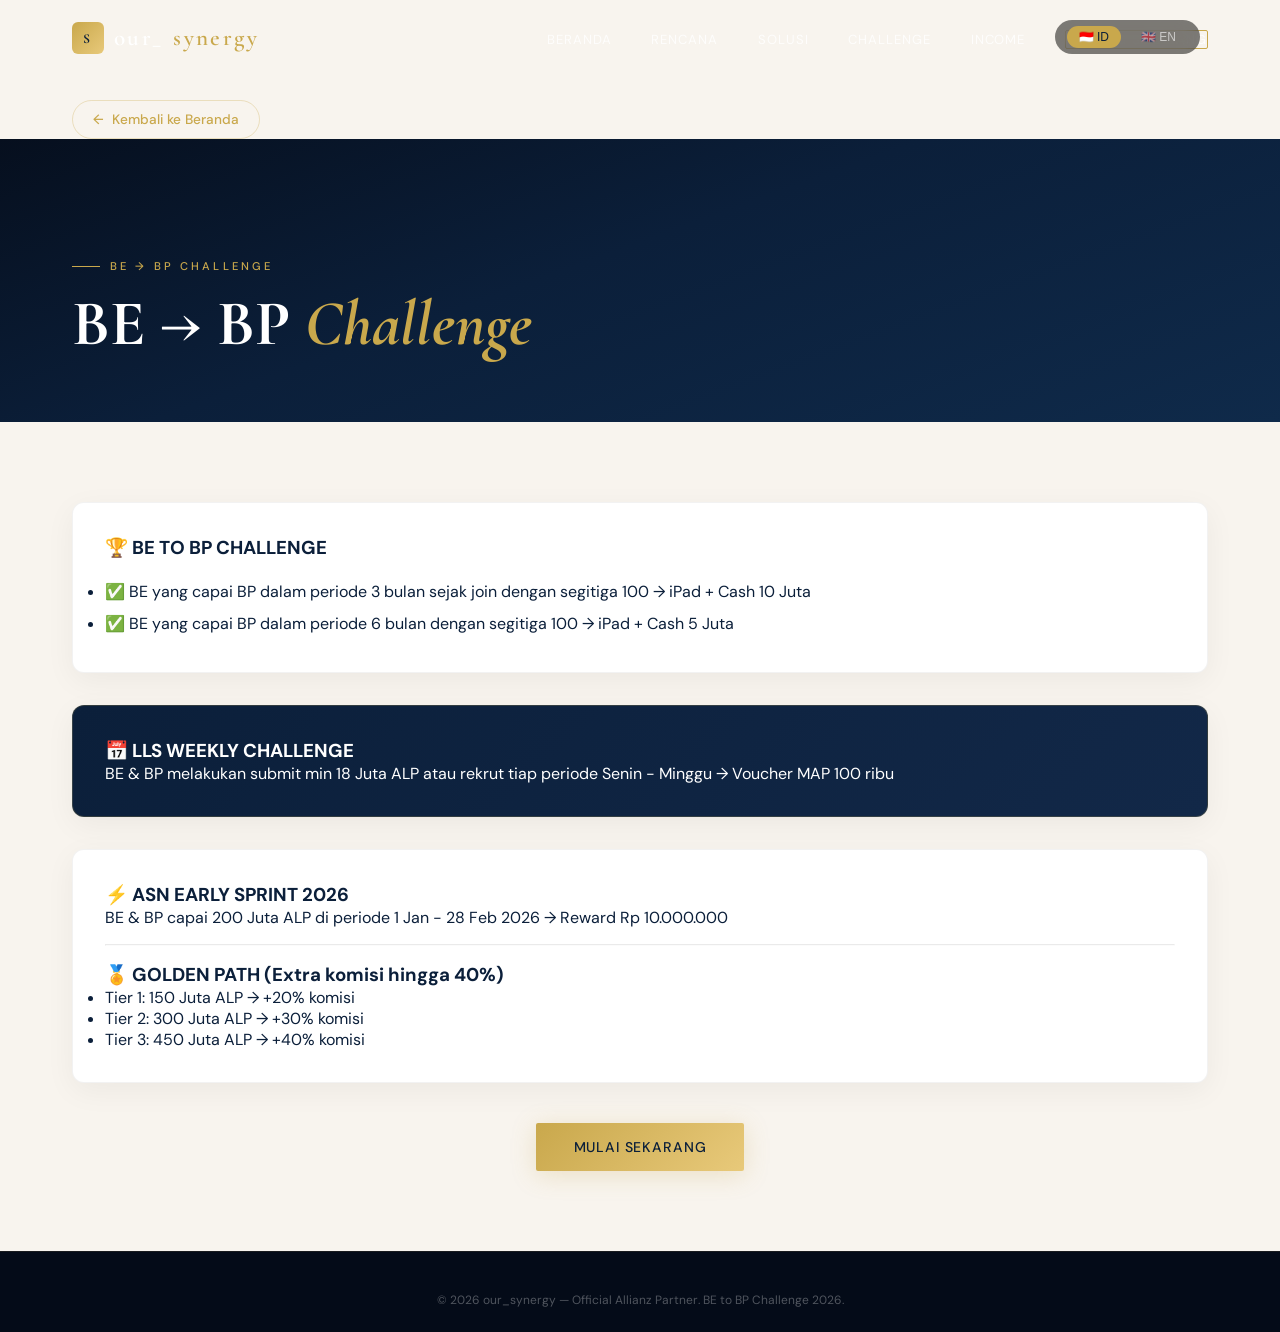
==== challenge.html @ ff104116 "first commit" ====
<!DOCTYPE html>
<html lang="id">
<head>
  <meta charset="UTF-8"/>
  <meta name="viewport" content="width=device-width, initial-scale=1.0"/>
  <title>Challenge | Our_Synergy</title>
  <link href="https://fonts.googleapis.com/css2?family=Cormorant+Garamond:ital,wght@0,300;0,400;0,600;1,300;1,400;1,600&family=DM+Sans:opsz,wght@9..40,300;9..40,400;9..40,500;9..40,600&display=swap" rel="stylesheet"/>
  <link rel="stylesheet" href="style.css"/>
</head>
<body>

<div class="lang-toggle">
  <button class="lang-btn active" data-lang="id">🇮🇩 ID</button>
  <button class="lang-btn" data-lang="en">🇬🇧 EN</button>
</div>

<nav id="navbar">
  <a href="index.html" class="nav-logo">
    <div class="nav-logo-icon">S</div>
    our_<span>synergy</span>
  </a>
  <ul class="nav-links">
    <li><a href="index.html" data-key="nav_home">Beranda</a></li>
    <li><a href="rencana.html" data-key="nav_rencana">Rencana</a></li>
    <li><a href="solusi.html" data-key="nav_solusi">Solusi</a></li>
    <li><a href="challenge.html" data-key="nav_challenge">Challenge</a></li>
    <li><a href="income.html" data-key="nav_income">Income</a></li>
    <li><a href="kontak.html" class="nav-cta" data-key="nav_kontak">Gabung Sekarang</a></li>
  </ul>
</nav>

<div class="back-home">
  <a href="index.html" class="back-btn">← <span data-key="back_home">Kembali ke Beranda</span></a>
</div>

<section class="page-header">
  <div class="section-label"><span data-key="challenge_title">BE → BP Challenge</span></div>
  <h1>BE → BP <em>Challenge</em></h1>
</section>

<div class="section-wrap">
  <div class="info-card reveal" style="margin-bottom: 32px;">
    <h3>🏆 <span data-key="be_bp_title">BE TO BP CHALLENGE</span></h3>
    <ul style="margin-top: 16px; line-height: 2;">
      <li>✅ <span data-key="be_bp_item1">BE yang capai BP dalam periode 3 bulan sejak join dengan segitiga 100 → iPad + Cash 10 Juta</span></li>
      <li>✅ <span data-key="be_bp_item2">BE yang capai BP dalam periode 6 bulan dengan segitiga 100 → iPad + Cash 5 Juta</span></li>
    </ul>
  </div>

  <div class="info-card gold-bg reveal" style="margin-bottom: 32px;">
    <h3>📅 <span data-key="lls_title">LLS WEEKLY CHALLENGE</span></h3>
    <p><span data-key="lls_desc">BE & BP melakukan submit min 18 Juta ALP atau rekrut tiap periode Senin - Minggu → Voucher MAP 100 ribu</span></p>
  </div>

  <div class="info-card reveal" style="margin-bottom: 32px;">
    <h3>⚡ <span data-key="asn_title">ASN EARLY SPRINT 2026</span></h3>
    <p><span data-key="asn_desc">BE & BP capai 200 Juta ALP di periode 1 Jan - 28 Feb 2026 → Reward Rp 10.000.000</span></p>
    <hr style="margin: 16px 0; opacity: 0.2;"/>
    <h3>🏅 <span data-key="golden_title">GOLDEN PATH (Extra komisi hingga 40%)</span></h3>
    <ul>
      <li><span data-key="golden_tier1">Tier 1: 150 Juta ALP → +20% komisi</span></li>
      <li><span data-key="golden_tier2">Tier 2: 300 Juta ALP → +30% komisi</span></li>
      <li><span data-key="golden_tier3">Tier 3: 450 Juta ALP → +40% komisi</span></li>
    </ul>
  </div>

  <div style="margin-top: 40px; text-align: center;">
    <a href="income.html" class="btn-gold" data-key="hero_btn1">Lihat Potensi Income BP →</a>
  </div>
</div>

<footer>
  <div class="footer-copy">© 2026 our_synergy — Official Allianz Partner. BE to BP Challenge 2026.</div>
</footer>

<script src="script.js"></script>
</body>
</html>
---- style.css ----
*, *::before, *::after { margin: 0; padding: 0; box-sizing: border-box; }

:root {
  --navy:   #0B1F3A;
  --navy2:  #122848;
  --gold:   #C9A84C;
  --gold2:  #E8C97A;
  --cream:  #F8F4EE;
  --white:  #FFFFFF;
  --text:   #4a5568;
}

html { scroll-behavior: smooth; }

body {
  font-family: 'DM Sans', sans-serif;
  background: var(--cream);
  color: var(--navy);
  overflow-x: hidden;
}

::-webkit-scrollbar { width: 6px; }
::-webkit-scrollbar-track { background: var(--navy); }
::-webkit-scrollbar-thumb { background: var(--gold); border-radius: 3px; }

/* LANGUAGE TOGGLE */
.lang-toggle {
  position: fixed;
  top: 20px;
  right: 80px;
  z-index: 1001;
  display: flex;
  gap: 8px;
  background: rgba(0,0,0,0.5);
  padding: 6px 12px;
  border-radius: 40px;
  backdrop-filter: blur(10px);
}
.lang-btn {
  background: transparent;
  border: none;
  color: rgba(255,255,255,0.6);
  padding: 4px 12px;
  border-radius: 30px;
  cursor: pointer;
  font-size: 0.75rem;
  transition: all 0.3s;
}
.lang-btn.active {
  background: var(--gold);
  color: var(--navy);
}
.lang-btn:hover:not(.active) {
  color: var(--gold2);
}

/* ========== NAVBAR - FIXED ========== */
nav {
  position: fixed;
  top: 0;
  left: 0;
  right: 0;
  z-index: 1000;
  display: flex;
  align-items: center;
  justify-content: space-between;
  padding: 22px 72px;
  transition: all .4s ease;
  background: transparent;
}
nav.scrolled {
  padding: 14px 72px;
  background: rgba(8, 20, 40, 0.97);
  backdrop-filter: blur(20px);
  border-bottom: 1px solid rgba(201,168,76,.15);
  box-shadow: 0 4px 40px rgba(0,0,0,.3);
}

.nav-logo {
  font-family: 'Cormorant Garamond', serif;
  font-size: 1.45rem;
  font-weight: 600;
  letter-spacing: .1em;
  color: var(--white);
  text-decoration: none;
  display: flex;
  align-items: center;
  gap: 10px;
  flex-shrink: 0;
}
.nav-logo-icon {
  width: 32px;
  height: 32px;
  background: linear-gradient(135deg, var(--gold), var(--gold2));
  border-radius: 6px;
  display: flex;
  align-items: center;
  justify-content: center;
  font-size: .85rem;
  color: var(--navy);
  font-weight: 700;
}
.nav-logo span { color: var(--gold); }

/* NAV LINKS - PASTI MUNCUL */
.nav-links {
  display: flex !important;
  gap: 40px !important;
  list-style: none !important;
  align-items: center !important;
  margin: 0 !important;
  padding: 0 !important;
}
.nav-links li {
  list-style: none !important;
  margin: 0 !important;
  padding: 0 !important;
}
.nav-links a {
  color: rgba(255,255,255,0.8) !important;
  text-decoration: none !important;
  font-size: 0.82rem !important;
  letter-spacing: 0.07em !important;
  text-transform: uppercase !important;
  font-weight: 400 !important;
  transition: color 0.25s !important;
  position: relative !important;
  padding: 0 !important;
}
.nav-links a::after {
  content: '';
  position: absolute;
  bottom: -4px;
  left: 0;
  right: 0;
  height: 1px;
  background: var(--gold);
  transform: scaleX(0);
  transition: transform 0.3s;
}
.nav-links a:hover { color: var(--gold) !important; }
.nav-links a:hover::after { transform: scaleX(1); }

.nav-cta {
  background: transparent !important;
  border: 1px solid var(--gold) !important;
  color: var(--gold) !important;
  padding: 9px 24px !important;
  border-radius: 2px;
  font-weight: 500 !important;
}
.nav-cta::after { display: none !important; }
.nav-cta:hover {
  background: var(--gold) !important;
  color: var(--navy) !important;
}

/* BACK TO HOME */
.back-home {
  max-width: 1280px;
  margin: 100px auto 0;
  padding: 0 72px;
}
.back-btn {
  display: inline-flex;
  align-items: center;
  gap: 8px;
  background: transparent;
  border: 1px solid rgba(201,168,76,.3);
  color: var(--gold);
  padding: 10px 20px;
  border-radius: 40px;
  text-decoration: none;
  font-size: 0.85rem;
  font-weight: 500;
  transition: all 0.3s;
}
.back-btn:hover {
  background: rgba(201,168,76,.1);
  border-color: var(--gold);
  transform: translateX(-4px);
}

/* FLOATING WA */
.wa-float {
  position: fixed;
  bottom: 32px;
  right: 32px;
  z-index: 999;
  width: 60px;
  height: 60px;
  border-radius: 50%;
  background: #25D366;
  display: flex;
  align-items: center;
  justify-content: center;
  box-shadow: 0 8px 32px rgba(37,211,102,.4);
  text-decoration: none;
  animation: pulse-wa 2.5s ease-in-out infinite;
  transition: transform .2s;
}
.wa-float:hover { transform: scale(1.1); }
.wa-float svg { width: 28px; height: 28px; fill: white; }
@keyframes pulse-wa {
  0%, 100% { box-shadow: 0 8px 32px rgba(37,211,102,.4); }
  50% { box-shadow: 0 8px 48px rgba(37,211,102,.7); }
}

/* HERO */
.hero {
  min-height: 100vh;
  background: linear-gradient(160deg, #060f1e 0%, var(--navy) 45%, #0f2a4a 100%);
  display: flex;
  align-items: center;
  position: relative;
  overflow: hidden;
  padding: 120px 72px 80px;
}
.hero-grain {
  position: absolute;
  inset: 0;
  pointer-events: none;
  opacity: .035;
  background-image: url("data:image/svg+xml,%3Csvg viewBox='0 0 512 512' xmlns='http://www.w3.org/2000/svg'%3E%3Cfilter id='noise'%3E%3CfeTurbulence type='fractalNoise' baseFrequency='.9' numOctaves='4' stitchTiles='stitch'/%3E%3C/filter%3E%3Crect width='100%25' height='100%25' filter='url(%23noise)'/%3E%3C/svg%3E");
  background-size: 200px 200px;
}
.hero-lines {
  position: absolute;
  inset: 0;
  pointer-events: none;
  background-image: linear-gradient(rgba(201,168,76,.03) 1px, transparent 1px), linear-gradient(90deg, rgba(201,168,76,.03) 1px, transparent 1px);
  background-size: 80px 80px;
}
.hero-orb {
  position: absolute;
  border-radius: 50%;
  pointer-events: none;
}
.hero-orb-1 {
  width: 700px;
  height: 700px;
  top: -200px;
  right: -150px;
  background: radial-gradient(circle, rgba(201,168,76,.08) 0%, transparent 65%);
}
.hero-orb-2 {
  width: 500px;
  height: 500px;
  bottom: -150px;
  left: -100px;
  background: radial-gradient(circle, rgba(20,80,140,.3) 0%, transparent 65%);
}
.hero-inner {
  position: relative;
  z-index: 2;
  display: grid;
  grid-template-columns: 1fr 1fr;
  gap: 80px;
  align-items: center;
  max-width: 1300px;
  width: 100%;
  margin: 0 auto;
}
.hero-badge {
  display: inline-flex;
  align-items: center;
  gap: 8px;
  border: 1px solid rgba(201,168,76,.4);
  background: rgba(201,168,76,.06);
  color: var(--gold2);
  font-size: .72rem;
  letter-spacing: .22em;
  text-transform: uppercase;
  padding: 8px 18px;
  border-radius: 100px;
  margin-bottom: 32px;
}
.hero-badge-dot {
  width: 6px;
  height: 6px;
  border-radius: 50%;
  background: var(--gold);
  animation: blink 1.5s ease-in-out infinite;
}
@keyframes blink { 0%,100%{opacity:1} 50%{opacity:.3} }
.hero-title {
  font-family: 'Cormorant Garamond', serif;
  font-size: clamp(3rem, 5.5vw, 5.2rem);
  font-weight: 300;
  line-height: 1.1;
  color: var(--white);
  margin-bottom: 24px;
}
.hero-title em { color: var(--gold); font-style: italic; display: block; }
.hero-title strong { font-weight: 600; }
.hero-sub {
  font-size: .97rem;
  color: rgba(255,255,255,.6);
  line-height: 1.85;
  max-width: 460px;
  margin-bottom: 44px;
}
.hero-actions { display: flex; gap: 14px; flex-wrap: wrap; }
.btn-gold {
  background: linear-gradient(135deg, var(--gold), var(--gold2));
  color: var(--navy);
  padding: 15px 38px;
  border-radius: 2px;
  text-decoration: none;
  font-weight: 500;
  font-size: .88rem;
  letter-spacing: .06em;
  text-transform: uppercase;
  transition: all .3s;
  display: inline-flex;
  align-items: center;
  gap: 10px;
  box-shadow: 0 4px 24px rgba(201,168,76,.25);
  border: none;
  cursor: pointer;
}
.btn-gold:hover {
  transform: translateY(-2px);
  box-shadow: 0 10px 36px rgba(201,168,76,.4);
}
.btn-ghost {
  border: 1px solid rgba(255,255,255,.25);
  color: rgba(255,255,255,.8);
  padding: 15px 38px;
  border-radius: 2px;
  text-decoration: none;
  font-size: .88rem;
  letter-spacing: .06em;
  text-transform: uppercase;
  transition: all .3s;
  background: none;
  cursor: pointer;
}
.btn-ghost:hover {
  border-color: rgba(201,168,76,.6);
  background: rgba(201,168,76,.06);
  color: var(--gold2);
}
.hero-card {
  background: rgba(255,255,255,.04);
  border: 1px solid rgba(201,168,76,.2);
  border-radius: 8px;
  padding: 40px;
  backdrop-filter: blur(10px);
}
.hero-card-header {
  display: flex;
  align-items: center;
  gap: 16px;
  margin-bottom: 32px;
  padding-bottom: 24px;
  border-bottom: 1px solid rgba(255,255,255,.08);
}
.hero-card-icon {
  width: 52px;
  height: 52px;
  background: linear-gradient(135deg, var(--gold), var(--gold2));
  border-radius: 10px;
  display: flex;
  align-items: center;
  justify-content: center;
  font-size: 1.4rem;
  color: var(--navy);
  flex-shrink: 0;
}
.hero-card-title {
  font-family: 'Cormorant Garamond', serif;
  font-size: 1.3rem;
  color: var(--white);
  font-weight: 600;
}
.hero-card-sub {
  font-size: .78rem;
  color: rgba(255,255,255,.45);
  margin-top: 3px;
  letter-spacing: .05em;
}
.hero-card-stats {
  display: grid;
  grid-template-columns: 1fr 1fr;
  gap: 16px;
  margin-bottom: 28px;
}
.hcs-item {
  background: rgba(255,255,255,.04);
  border: 1px solid rgba(255,255,255,.07);
  border-radius: 6px;
  padding: 18px;
}
.hcs-num {
  font-family: 'Cormorant Garamond', serif;
  font-size: 2rem;
  color: var(--gold);
  font-weight: 600;
  line-height: 1;
}
.hcs-label {
  font-size: .72rem;
  color: rgba(255,255,255,.45);
  margin-top: 6px;
  letter-spacing: .08em;
  text-transform: uppercase;
}

/* TRUST BAR */
.trust-bar {
  background: var(--navy2);
  border-top: 1px solid rgba(201,168,76,.12);
  border-bottom: 1px solid rgba(201,168,76,.12);
  padding: 20px 72px;
  display: flex;
  align-items: center;
  justify-content: center;
  gap: 60px;
  flex-wrap: wrap;
}
.trust-item {
  display: flex;
  align-items: center;
  gap: 10px;
  color: rgba(255,255,255,.55);
  font-size: .78rem;
  letter-spacing: .08em;
  text-transform: uppercase;
}
.trust-item svg { color: var(--gold); flex-shrink: 0; }

/* CTA SECTION */
.cta-section {
  padding: 100px 72px;
  text-align: center;
  background: var(--white);
}
.cta-inner {
  max-width: 800px;
  margin: 0 auto;
}
.cta-inner h2 {
  font-family: 'Cormorant Garamond', serif;
  font-size: clamp(2rem, 4vw, 3rem);
  margin-bottom: 20px;
}
.cta-inner h2 em { color: var(--gold); font-style: italic; }
.cta-inner p {
  color: var(--text);
  line-height: 1.8;
  margin-bottom: 32px;
}

/* PAGE CONTENT */
.page-header {
  padding: 120px 72px 60px;
  background: linear-gradient(160deg, #060f1e 0%, var(--navy) 45%, #0f2a4a 100%);
}
.page-header h1 {
  font-family: 'Cormorant Garamond', serif;
  font-size: clamp(2.5rem, 5vw, 4rem);
  color: var(--white);
  max-width: 800px;
}
.page-header h1 em { color: var(--gold); font-style: italic; }
.section-wrap {
  max-width: 1280px;
  margin: 0 auto;
  padding: 80px 72px;
}
.section-label {
  font-size: .7rem;
  letter-spacing: .28em;
  text-transform: uppercase;
  color: var(--gold);
  font-weight: 500;
  margin-bottom: 12px;
  display: flex;
  align-items: center;
  gap: 10px;
}
.section-label::before {
  content: '';
  width: 28px;
  height: 1px;
  background: var(--gold);
  flex-shrink: 0;
}
.section-title {
  font-family: 'Cormorant Garamond', serif;
  font-size: clamp(2rem, 4vw, 3rem);
  font-weight: 300;
  line-height: 1.2;
  color: var(--navy);
  margin-bottom: 48px;
}
.section-title em { font-style: italic; color: var(--gold); }

/* GRID & CARDS */
.grid-2 {
  display: grid;
  grid-template-columns: 1fr 1fr;
  gap: 48px;
  align-items: stretch;
}
.info-card {
  background: var(--white);
  border-radius: 12px;
  padding: 32px;
  box-shadow: 0 8px 30px rgba(0,0,0,.05);
  border: 1px solid rgba(0,0,0,.05);
  transition: transform .3s;
}
.info-card:hover { transform: translateY(-5px); }
.info-card.gold-bg {
  background: linear-gradient(135deg, var(--navy), var(--navy2));
  color: white;
  border: 1px solid rgba(201,168,76,.2);
}
.warning-box {
  background: rgba(201,168,76,.1);
  border-left: 4px solid var(--gold);
  padding: 20px 24px;
  margin: 32px 0;
  border-radius: 8px;
}
.stat-number {
  font-family: 'Cormorant Garamond', serif;
  font-size: 2.5rem;
  font-weight: 700;
  color: var(--gold);
}

/* INCOME TABLE */
.income-table {
  background: var(--white);
  border-radius: 12px;
  overflow: hidden;
  margin: 24px 0;
}
.income-row {
  display: flex;
  justify-content: space-between;
  padding: 16px 24px;
  border-bottom: 1px solid rgba(0,0,0,.05);
}
.income-row:last-child { border-bottom: none; }
.income-label { font-weight: 600; }
.income-value {
  font-family: 'Cormorant Garamond', serif;
  font-size: 1.3rem;
  font-weight: 600;
  color: var(--gold);
}

/* CONTACT PAGE */
.contact-grid {
  display: grid;
  grid-template-columns: 1fr 1fr;
  gap: 80px;
  align-items: center;
}
.contact-card {
  background: linear-gradient(135deg, var(--navy), var(--navy2));
  border-radius: 16px;
  padding: 48px;
  text-align: center;
  border: 1px solid rgba(201,168,76,.2);
}
.contact-num {
  font-family: 'Cormorant Garamond', serif;
  font-size: 2rem;
  color: var(--gold);
  margin: 16px 0;
  display: block;
}
.btn-wa-big {
  display: inline-flex;
  align-items: center;
  justify-content: center;
  gap: 12px;
  background: #25D366;
  color: white;
  text-decoration: none;
  padding: 14px 32px;
  border-radius: 4px;
  font-weight: 500;
  width: 100%;
  transition: all .3s;
}
.btn-wa-big:hover { background: #20c55e; transform: translateY(-2px); }
.btn-navy {
  background: var(--navy);
  color: var(--white);
  padding: 12px 28px;
  border-radius: 2px;
  text-decoration: none;
  font-size: .8rem;
  font-weight: 500;
  letter-spacing: .06em;
  text-transform: uppercase;
  display: inline-flex;
  align-items: center;
  gap: 8px;
  transition: all .3s;
  border: none;
  cursor: pointer;
}
.btn-navy:hover { background: var(--navy2); transform: translateY(-2px); }

/* FOOTER */
footer {
  background: #040b18;
  border-top: 1px solid rgba(201,168,76,.1);
  padding: 40px 72px 24px;
  text-align: center;
}
.footer-copy { font-size: .75rem; color: rgba(255,255,255,.3); }

/* ANIMATIONS */
@keyframes fadeUp {
  from { opacity: 0; transform: translateY(28px); }
  to { opacity: 1; transform: translateY(0); }
}
.reveal {
  opacity: 0;
  transform: translateY(36px);
  transition: opacity .75s ease, transform .75s ease;
}
.reveal.visible { opacity: 1; transform: none; }

/* RESPONSIVE */
@media (max-width: 1100px) {
  .hero-inner { grid-template-columns: 1fr; }
  .hero-right { display: none; }
  .grid-2 { grid-template-columns: 1fr; }
  .contact-grid { grid-template-columns: 1fr; }
}
@media (max-width: 860px) {
  .lang-toggle { right: 20px; top: 80px; }
  nav { padding: 16px 24px; }
  nav.scrolled { padding: 12px 24px; }
  .nav-links { display: none !important; } /* Sembunyikan di mobile, bisa diganti menu hamburger nanti */
  .hero, .page-header, .section-wrap { padding: 80px 24px; }
  .trust-bar { padding: 16px 24px; gap: 24px; }
  .cta-section { padding: 60px 24px; }
  .back-home { padding: 0 24px; margin-top: 80px; }
}
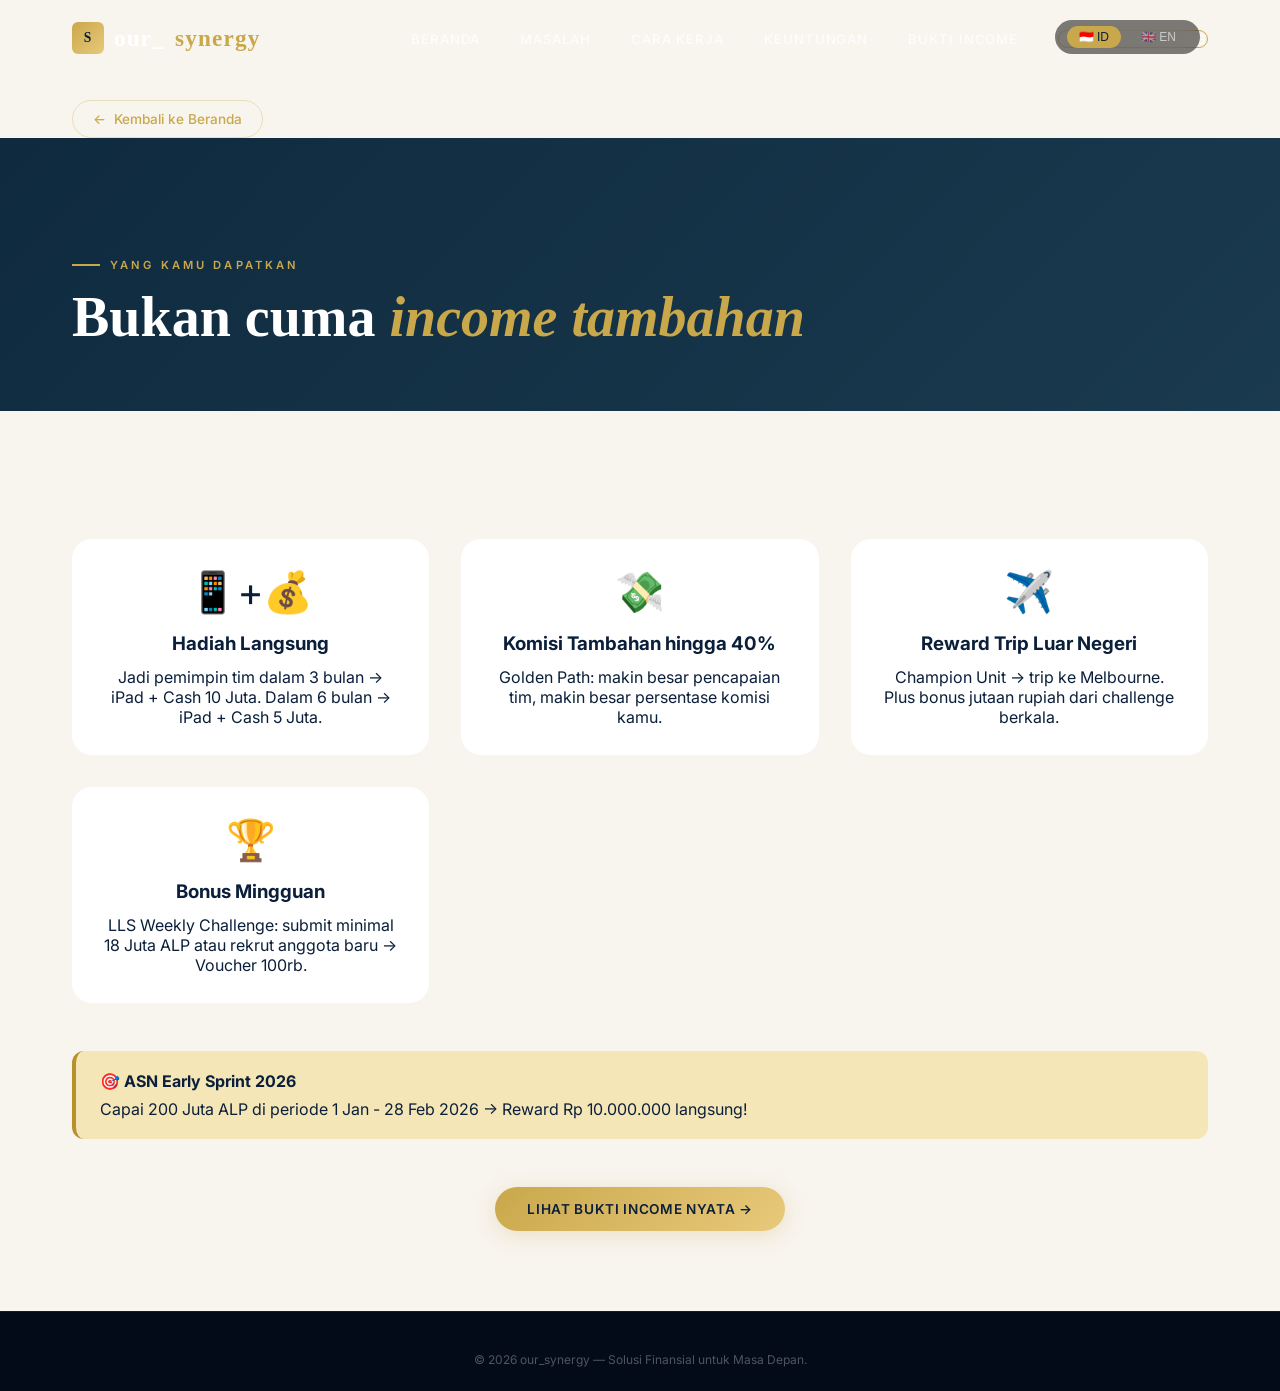
==== commit fc3fbe4c: "first commit" ====
--- a/challenge.html
+++ b/challenge.html
@@ -3,9 +3,27 @@
 <head>
   <meta charset="UTF-8"/>
   <meta name="viewport" content="width=device-width, initial-scale=1.0"/>
-  <title>Challenge | Our_Synergy</title>
-  <link href="https://fonts.googleapis.com/css2?family=Cormorant+Garamond:ital,wght@0,300;0,400;0,600;1,300;1,400;1,600&family=DM+Sans:opsz,wght@9..40,300;9..40,400;9..40,500;9..40,600&display=swap" rel="stylesheet"/>
+  <title>Keuntungan | Our_Synergy</title>
+  <link href="https://fonts.googleapis.com/css2?family=Inter:opsz,wght@14..32,300;400;500;600;700&display=swap" rel="stylesheet"/>
   <link rel="stylesheet" href="style.css"/>
+  <style>
+    .benefit-grid {
+      display: grid;
+      grid-template-columns: repeat(auto-fit, minmax(280px, 1fr));
+      gap: 32px;
+      margin: 48px 0;
+    }
+    .benefit-card {
+      background: white;
+      border-radius: 20px;
+      padding: 28px;
+      text-align: center;
+      transition: all 0.3s;
+    }
+    .benefit-card:hover { transform: translateY(-8px); box-shadow: 0 20px 40px rgba(0,0,0,0.1); }
+    .benefit-icon { font-size: 2.5rem; margin-bottom: 16px; }
+    .benefit-card h3 { margin-bottom: 12px; color: var(--dark); }
+  </style>
 </head>
 <body>
 
@@ -21,10 +39,10 @@
   </a>
   <ul class="nav-links">
     <li><a href="index.html" data-key="nav_home">Beranda</a></li>
-    <li><a href="rencana.html" data-key="nav_rencana">Rencana</a></li>
-    <li><a href="solusi.html" data-key="nav_solusi">Solusi</a></li>
-    <li><a href="challenge.html" data-key="nav_challenge">Challenge</a></li>
-    <li><a href="income.html" data-key="nav_income">Income</a></li>
+    <li><a href="rencana.html" data-key="nav_rencana">Masalah</a></li>
+    <li><a href="solusi.html" data-key="nav_solusi">Cara Kerja</a></li>
+    <li><a href="challenge.html" data-key="nav_challenge">Keuntungan</a></li>
+    <li><a href="income.html" data-key="nav_income">Bukti Income</a></li>
     <li><a href="kontak.html" class="nav-cta" data-key="nav_kontak">Gabung Sekarang</a></li>
   </ul>
 </nav>
@@ -33,44 +51,47 @@
   <a href="index.html" class="back-btn">← <span data-key="back_home">Kembali ke Beranda</span></a>
 </div>
 
-<section class="page-header">
-  <div class="section-label"><span data-key="challenge_title">BE → BP Challenge</span></div>
-  <h1>BE → BP <em>Challenge</em></h1>
+<section class="page-header" style="background: linear-gradient(135deg, #0F2A3E, #1A3A4F);">
+  <div class="section-label"><span data-key="challenge_title">Yang Kamu Dapatkan</span></div>
+  <h1><span data-key="benefit_main">Bukan cuma <em>income tambahan</em></span></h1>
 </section>
 
 <div class="section-wrap">
-  <div class="info-card reveal" style="margin-bottom: 32px;">
-    <h3>🏆 <span data-key="be_bp_title">BE TO BP CHALLENGE</span></h3>
-    <ul style="margin-top: 16px; line-height: 2;">
-      <li>✅ <span data-key="be_bp_item1">BE yang capai BP dalam periode 3 bulan sejak join dengan segitiga 100 → iPad + Cash 10 Juta</span></li>
-      <li>✅ <span data-key="be_bp_item2">BE yang capai BP dalam periode 6 bulan dengan segitiga 100 → iPad + Cash 5 Juta</span></li>
-    </ul>
+  <div class="benefit-grid">
+    <div class="benefit-card reveal">
+      <div class="benefit-icon">📱+💰</div>
+      <h3 data-key="benefit1_title">Hadiah Langsung</h3>
+      <p data-key="benefit1_desc">Jadi pemimpin tim dalam 3 bulan → iPad + Cash 10 Juta. Dalam 6 bulan → iPad + Cash 5 Juta.</p>
+    </div>
+    <div class="benefit-card reveal">
+      <div class="benefit-icon">💸</div>
+      <h3 data-key="benefit2_title">Komisi Tambahan hingga 40%</h3>
+      <p data-key="benefit2_desc">Golden Path: makin besar pencapaian tim, makin besar persentase komisi kamu.</p>
+    </div>
+    <div class="benefit-card reveal">
+      <div class="benefit-icon">✈️</div>
+      <h3 data-key="benefit3_title">Reward Trip Luar Negeri</h3>
+      <p data-key="benefit3_desc">Champion Unit → trip ke Melbourne. Plus bonus jutaan rupiah dari challenge berkala.</p>
+    </div>
+    <div class="benefit-card reveal">
+      <div class="benefit-icon">🏆</div>
+      <h3 data-key="benefit4_title">Bonus Mingguan</h3>
+      <p data-key="benefit4_desc">LLS Weekly Challenge: submit minimal 18 Juta ALP atau rekrut anggota baru → Voucher 100rb.</p>
+    </div>
   </div>
 
-  <div class="info-card gold-bg reveal" style="margin-bottom: 32px;">
-    <h3>📅 <span data-key="lls_title">LLS WEEKLY CHALLENGE</span></h3>
-    <p><span data-key="lls_desc">BE & BP melakukan submit min 18 Juta ALP atau rekrut tiap periode Senin - Minggu → Voucher MAP 100 ribu</span></p>
+  <div class="warning-box reveal" style="background: var(--gold-light); border-left-color: var(--gold-dark);">
+    <strong>🎯 <span data-key="asn_title">ASN Early Sprint 2026</span></strong>
+    <p style="margin-top: 8px;" data-key="asn_desc">Capai 200 Juta ALP di periode 1 Jan - 28 Feb 2026 → Reward Rp 10.000.000 langsung!</p>
   </div>
 
-  <div class="info-card reveal" style="margin-bottom: 32px;">
-    <h3>⚡ <span data-key="asn_title">ASN EARLY SPRINT 2026</span></h3>
-    <p><span data-key="asn_desc">BE & BP capai 200 Juta ALP di periode 1 Jan - 28 Feb 2026 → Reward Rp 10.000.000</span></p>
-    <hr style="margin: 16px 0; opacity: 0.2;"/>
-    <h3>🏅 <span data-key="golden_title">GOLDEN PATH (Extra komisi hingga 40%)</span></h3>
-    <ul>
-      <li><span data-key="golden_tier1">Tier 1: 150 Juta ALP → +20% komisi</span></li>
-      <li><span data-key="golden_tier2">Tier 2: 300 Juta ALP → +30% komisi</span></li>
-      <li><span data-key="golden_tier3">Tier 3: 450 Juta ALP → +40% komisi</span></li>
-    </ul>
-  </div>
-
-  <div style="margin-top: 40px; text-align: center;">
-    <a href="income.html" class="btn-gold" data-key="hero_btn1">Lihat Potensi Income BP →</a>
+  <div style="text-align: center; margin-top: 48px;">
+    <a href="income.html" class="btn-gold" data-key="lihat_income">Lihat Bukti Income Nyata →</a>
   </div>
 </div>
 
 <footer>
-  <div class="footer-copy">© 2026 our_synergy — Official Allianz Partner. BE to BP Challenge 2026.</div>
+  <div class="footer-copy">© 2026 our_synergy — Solusi Finansial untuk Masa Depan.</div>
 </footer>
 
 <script src="script.js"></script>
--- a/style.css
+++ b/style.css
@@ -5,15 +5,18 @@
   --navy2:  #122848;
   --gold:   #C9A84C;
   --gold2:  #E8C97A;
+  --gold-light: #F5E6B8;
+  --gold-dark: #B8902C;
   --cream:  #F8F4EE;
   --white:  #FFFFFF;
   --text:   #4a5568;
+  --red-soft: #ff6b6b;
 }
 
 html { scroll-behavior: smooth; }
 
 body {
-  font-family: 'DM Sans', sans-serif;
+  font-family: 'Inter', 'DM Sans', sans-serif;
   background: var(--cream);
   color: var(--navy);
   overflow-x: hidden;
@@ -23,7 +26,7 @@
 ::-webkit-scrollbar-track { background: var(--navy); }
 ::-webkit-scrollbar-thumb { background: var(--gold); border-radius: 3px; }
 
-/* LANGUAGE TOGGLE */
+/* ========== LANGUAGE TOGGLE ========== */
 .lang-toggle {
   position: fixed;
   top: 20px;
@@ -45,6 +48,7 @@
   cursor: pointer;
   font-size: 0.75rem;
   transition: all 0.3s;
+  font-weight: 500;
 }
 .lang-btn.active {
   background: var(--gold);
@@ -54,7 +58,7 @@
   color: var(--gold2);
 }
 
-/* ========== NAVBAR - FIXED ========== */
+/* ========== NAVBAR ========== */
 nav {
   position: fixed;
   top: 0;
@@ -77,10 +81,10 @@
 }
 
 .nav-logo {
-  font-family: 'Cormorant Garamond', serif;
+  font-family: 'Plus Jakarta Sans', 'Cormorant Garamond', serif;
   font-size: 1.45rem;
-  font-weight: 600;
-  letter-spacing: .1em;
+  font-weight: 700;
+  letter-spacing: .05em;
   color: var(--white);
   text-decoration: none;
   display: flex;
@@ -98,11 +102,10 @@
   justify-content: center;
   font-size: .85rem;
   color: var(--navy);
-  font-weight: 700;
+  font-weight: 800;
 }
 .nav-logo span { color: var(--gold); }
 
-/* NAV LINKS - PASTI MUNCUL */
 .nav-links {
   display: flex !important;
   gap: 40px !important;
@@ -122,7 +125,7 @@
   font-size: 0.82rem !important;
   letter-spacing: 0.07em !important;
   text-transform: uppercase !important;
-  font-weight: 400 !important;
+  font-weight: 500 !important;
   transition: color 0.25s !important;
   position: relative !important;
   padding: 0 !important;
@@ -133,7 +136,7 @@
   bottom: -4px;
   left: 0;
   right: 0;
-  height: 1px;
+  height: 2px;
   background: var(--gold);
   transform: scaleX(0);
   transition: transform 0.3s;
@@ -143,11 +146,11 @@
 
 .nav-cta {
   background: transparent !important;
-  border: 1px solid var(--gold) !important;
+  border: 1.5px solid var(--gold) !important;
   color: var(--gold) !important;
   padding: 9px 24px !important;
-  border-radius: 2px;
-  font-weight: 500 !important;
+  border-radius: 40px !important;
+  font-weight: 600 !important;
 }
 .nav-cta::after { display: none !important; }
 .nav-cta:hover {
@@ -155,7 +158,7 @@
   color: var(--navy) !important;
 }
 
-/* BACK TO HOME */
+/* ========== BACK TO HOME ========== */
 .back-home {
   max-width: 1280px;
   margin: 100px auto 0;
@@ -181,7 +184,7 @@
   transform: translateX(-4px);
 }
 
-/* FLOATING WA */
+/* ========== FLOATING WA ========== */
 .wa-float {
   position: fixed;
   bottom: 32px;
@@ -206,7 +209,96 @@
   50% { box-shadow: 0 8px 48px rgba(37,211,102,.7); }
 }
 
-/* HERO */
+/* ========== HERO NEW (untuk index.html) ========== */
+.hero-new {
+  min-height: 100vh;
+  background: linear-gradient(135deg, #0F2A3E 0%, #1A3A4F 100%);
+  display: flex;
+  align-items: center;
+  padding: 120px 72px 80px;
+  position: relative;
+}
+.hero-new .container {
+  max-width: 1280px;
+  margin: 0 auto;
+  width: 100%;
+}
+.pain-badge {
+  background: rgba(212, 175, 55, 0.15);
+  border-left: 3px solid var(--gold);
+  padding: 12px 20px;
+  border-radius: 0 12px 12px 0;
+  display: inline-block;
+  margin-bottom: 32px;
+}
+.pain-badge p {
+  color: var(--gold-light);
+  font-size: 1rem;
+  margin: 0;
+}
+.hero-new h1 {
+  font-size: clamp(2.2rem, 5vw, 3.8rem);
+  font-weight: 700;
+  color: white;
+  line-height: 1.2;
+  margin-bottom: 24px;
+}
+.hero-new h1 span {
+  color: var(--gold);
+}
+.hero-desc {
+  font-size: 1.1rem;
+  color: rgba(255,255,255,0.7);
+  max-width: 550px;
+  margin-bottom: 40px;
+  line-height: 1.6;
+}
+.comparison-grid {
+  display: grid;
+  grid-template-columns: 1fr 1fr;
+  gap: 24px;
+  margin: 48px 0;
+}
+.pain-card {
+  background: rgba(255,255,255,0.05);
+  border-radius: 20px;
+  padding: 28px;
+  backdrop-filter: blur(10px);
+  border: 1px solid rgba(255,255,255,0.1);
+}
+.pain-card h3 {
+  color: var(--red-soft);
+  font-size: 1.3rem;
+  margin-bottom: 16px;
+}
+.pain-card ul, .hope-card ul {
+  list-style: none;
+}
+.pain-card li, .hope-card li {
+  padding: 8px 0;
+  display: flex;
+  align-items: center;
+  gap: 10px;
+}
+.pain-card li {
+  color: rgba(255,255,255,0.7);
+}
+.hope-card {
+  background: rgba(212, 175, 55, 0.1);
+  border-radius: 20px;
+  padding: 28px;
+  border: 1px solid rgba(212, 175, 55, 0.3);
+}
+.hope-card h3 {
+  color: var(--gold);
+  font-size: 1.3rem;
+  margin-bottom: 16px;
+}
+.hope-card li {
+  color: rgba(255,255,255,0.8);
+}
+
+/* ========== HERO OLD (untuk halaman lain) ========== */
 .hero {
   min-height: 100vh;
   background: linear-gradient(160deg, #060f1e 0%, var(--navy) 45%, #0f2a4a 100%);
@@ -284,7 +376,7 @@
 }
 @keyframes blink { 0%,100%{opacity:1} 50%{opacity:.3} }
 .hero-title {
-  font-family: 'Cormorant Garamond', serif;
+  font-family: 'Plus Jakarta Sans', 'Cormorant Garamond', serif;
   font-size: clamp(3rem, 5.5vw, 5.2rem);
   font-weight: 300;
   line-height: 1.1;
@@ -292,7 +384,7 @@
   margin-bottom: 24px;
 }
 .hero-title em { color: var(--gold); font-style: italic; display: block; }
-.hero-title strong { font-weight: 600; }
+.hero-title strong { font-weight: 700; }
 .hero-sub {
   font-size: .97rem;
   color: rgba(255,255,255,.6);
@@ -301,280 +393,67 @@
   margin-bottom: 44px;
 }
 .hero-actions { display: flex; gap: 14px; flex-wrap: wrap; }
+
+/* ========== BUTTONS ========== */
 .btn-gold {
   background: linear-gradient(135deg, var(--gold), var(--gold2));
   color: var(--navy);
-  padding: 15px 38px;
-  border-radius: 2px;
+  padding: 14px 32px;
+  border-radius: 40px;
   text-decoration: none;
-  font-weight: 500;
-  font-size: .88rem;
-  letter-spacing: .06em;
+  font-weight: 600;
+  font-size: .85rem;
+  letter-spacing: .05em;
   text-transform: uppercase;
   transition: all .3s;
   display: inline-flex;
   align-items: center;
   gap: 10px;
-  box-shadow: 0 4px 24px rgba(201,168,76,.25);
+  box-shadow: 0 4px 20px rgba(201,168,76,.25);
   border: none;
   cursor: pointer;
 }
 .btn-gold:hover {
   transform: translateY(-2px);
-  box-shadow: 0 10px 36px rgba(201,168,76,.4);
+  box-shadow: 0 10px 30px rgba(201,168,76,.4);
 }
 .btn-ghost {
   border: 1px solid rgba(255,255,255,.25);
   color: rgba(255,255,255,.8);
-  padding: 15px 38px;
-  border-radius: 2px;
+  padding: 14px 32px;
+  border-radius: 40px;
   text-decoration: none;
-  font-size: .88rem;
-  letter-spacing: .06em;
+  font-size: .85rem;
+  letter-spacing: .05em;
   text-transform: uppercase;
   transition: all .3s;
   background: none;
   cursor: pointer;
+  font-weight: 500;
 }
 .btn-ghost:hover {
   border-color: rgba(201,168,76,.6);
   background: rgba(201,168,76,.06);
   color: var(--gold2);
 }
-.hero-card {
-  background: rgba(255,255,255,.04);
-  border: 1px solid rgba(201,168,76,.2);
-  border-radius: 8px;
-  padding: 40px;
-  backdrop-filter: blur(10px);
-}
-.hero-card-header {
-  display: flex;
-  align-items: center;
-  gap: 16px;
-  margin-bottom: 32px;
-  padding-bottom: 24px;
-  border-bottom: 1px solid rgba(255,255,255,.08);
-}
-.hero-card-icon {
-  width: 52px;
-  height: 52px;
-  background: linear-gradient(135deg, var(--gold), var(--gold2));
-  border-radius: 10px;
-  display: flex;
-  align-items: center;
-  justify-content: center;
-  font-size: 1.4rem;
-  color: var(--navy);
-  flex-shrink: 0;
-}
-.hero-card-title {
-  font-family: 'Cormorant Garamond', serif;
-  font-size: 1.3rem;
+.btn-navy {
+  background: var(--navy);
   color: var(--white);
-  font-weight: 600;
-}
-.hero-card-sub {
-  font-size: .78rem;
-  color: rgba(255,255,255,.45);
-  margin-top: 3px;
-  letter-spacing: .05em;
-}
-.hero-card-stats {
-  display: grid;
-  grid-template-columns: 1fr 1fr;
-  gap: 16px;
-  margin-bottom: 28px;
-}
-.hcs-item {
-  background: rgba(255,255,255,.04);
-  border: 1px solid rgba(255,255,255,.07);
-  border-radius: 6px;
-  padding: 18px;
-}
-.hcs-num {
-  font-family: 'Cormorant Garamond', serif;
-  font-size: 2rem;
-  color: var(--gold);
-  font-weight: 600;
-  line-height: 1;
-}
-.hcs-label {
-  font-size: .72rem;
-  color: rgba(255,255,255,.45);
-  margin-top: 6px;
-  letter-spacing: .08em;
+  padding: 12px 28px;
+  border-radius: 40px;
+  text-decoration: none;
+  font-size: .8rem;
+  font-weight: 500;
+  letter-spacing: .06em;
   text-transform: uppercase;
-}
-
-/* TRUST BAR */
-.trust-bar {
-  background: var(--navy2);
-  border-top: 1px solid rgba(201,168,76,.12);
-  border-bottom: 1px solid rgba(201,168,76,.12);
-  padding: 20px 72px;
-  display: flex;
-  align-items: center;
-  justify-content: center;
-  gap: 60px;
-  flex-wrap: wrap;
-}
-.trust-item {
-  display: flex;
-  align-items: center;
-  gap: 10px;
-  color: rgba(255,255,255,.55);
-  font-size: .78rem;
-  letter-spacing: .08em;
-  text-transform: uppercase;
-}
-.trust-item svg { color: var(--gold); flex-shrink: 0; }
-
-/* CTA SECTION */
-.cta-section {
-  padding: 100px 72px;
-  text-align: center;
-  background: var(--white);
-}
-.cta-inner {
-  max-width: 800px;
-  margin: 0 auto;
-}
-.cta-inner h2 {
-  font-family: 'Cormorant Garamond', serif;
-  font-size: clamp(2rem, 4vw, 3rem);
-  margin-bottom: 20px;
-}
-.cta-inner h2 em { color: var(--gold); font-style: italic; }
-.cta-inner p {
-  color: var(--text);
-  line-height: 1.8;
-  margin-bottom: 32px;
-}
-
-/* PAGE CONTENT */
-.page-header {
-  padding: 120px 72px 60px;
-  background: linear-gradient(160deg, #060f1e 0%, var(--navy) 45%, #0f2a4a 100%);
-}
-.page-header h1 {
-  font-family: 'Cormorant Garamond', serif;
-  font-size: clamp(2.5rem, 5vw, 4rem);
-  color: var(--white);
-  max-width: 800px;
-}
-.page-header h1 em { color: var(--gold); font-style: italic; }
-.section-wrap {
-  max-width: 1280px;
-  margin: 0 auto;
-  padding: 80px 72px;
-}
-.section-label {
-  font-size: .7rem;
-  letter-spacing: .28em;
-  text-transform: uppercase;
-  color: var(--gold);
-  font-weight: 500;
-  margin-bottom: 12px;
-  display: flex;
-  align-items: center;
-  gap: 10px;
-}
-.section-label::before {
-  content: '';
-  width: 28px;
-  height: 1px;
-  background: var(--gold);
-  flex-shrink: 0;
-}
-.section-title {
-  font-family: 'Cormorant Garamond', serif;
-  font-size: clamp(2rem, 4vw, 3rem);
-  font-weight: 300;
-  line-height: 1.2;
-  color: var(--navy);
-  margin-bottom: 48px;
-}
-.section-title em { font-style: italic; color: var(--gold); }
-
-/* GRID & CARDS */
-.grid-2 {
-  display: grid;
-  grid-template-columns: 1fr 1fr;
-  gap: 48px;
-  align-items: stretch;
-}
-.info-card {
-  background: var(--white);
-  border-radius: 12px;
-  padding: 32px;
-  box-shadow: 0 8px 30px rgba(0,0,0,.05);
-  border: 1px solid rgba(0,0,0,.05);
-  transition: transform .3s;
-}
-.info-card:hover { transform: translateY(-5px); }
-.info-card.gold-bg {
-  background: linear-gradient(135deg, var(--navy), var(--navy2));
-  color: white;
-  border: 1px solid rgba(201,168,76,.2);
-}
-.warning-box {
-  background: rgba(201,168,76,.1);
-  border-left: 4px solid var(--gold);
-  padding: 20px 24px;
-  margin: 32px 0;
-  border-radius: 8px;
-}
-.stat-number {
-  font-family: 'Cormorant Garamond', serif;
-  font-size: 2.5rem;
-  font-weight: 700;
-  color: var(--gold);
-}
-
-/* INCOME TABLE */
-.income-table {
-  background: var(--white);
-  border-radius: 12px;
-  overflow: hidden;
-  margin: 24px 0;
-}
-.income-row {
-  display: flex;
-  justify-content: space-between;
-  padding: 16px 24px;
-  border-bottom: 1px solid rgba(0,0,0,.05);
-}
-.income-row:last-child { border-bottom: none; }
-.income-label { font-weight: 600; }
-.income-value {
-  font-family: 'Cormorant Garamond', serif;
-  font-size: 1.3rem;
-  font-weight: 600;
-  color: var(--gold);
-}
-
-/* CONTACT PAGE */
-.contact-grid {
-  display: grid;
-  grid-template-columns: 1fr 1fr;
-  gap: 80px;
-  align-items: center;
-}
-.contact-card {
-  background: linear-gradient(135deg, var(--navy), var(--navy2));
-  border-radius: 16px;
-  padding: 48px;
-  text-align: center;
-  border: 1px solid rgba(201,168,76,.2);
-}
-.contact-num {
-  font-family: 'Cormorant Garamond', serif;
-  font-size: 2rem;
-  color: var(--gold);
-  margin: 16px 0;
-  display: block;
-}
+  display: inline-flex;
+  align-items: center;
+  gap: 8px;
+  transition: all .3s;
+  border: none;
+  cursor: pointer;
+}
+.btn-navy:hover { background: var(--navy2); transform: translateY(-2px); }
 .btn-wa-big {
   display: inline-flex;
   align-items: center;
@@ -584,32 +463,181 @@
   color: white;
   text-decoration: none;
   padding: 14px 32px;
-  border-radius: 4px;
-  font-weight: 500;
+  border-radius: 40px;
+  font-weight: 600;
   width: 100%;
-  transition: all .3s;
-}
-.btn-wa-big:hover { background: #20c55e; transform: translateY(-2px); }
-.btn-navy {
-  background: var(--navy);
-  color: var(--white);
-  padding: 12px 28px;
-  border-radius: 2px;
-  text-decoration: none;
-  font-size: .8rem;
-  font-weight: 500;
-  letter-spacing: .06em;
-  text-transform: uppercase;
-  display: inline-flex;
-  align-items: center;
-  gap: 8px;
   transition: all .3s;
   border: none;
   cursor: pointer;
 }
-.btn-navy:hover { background: var(--navy2); transform: translateY(-2px); }
-
-/* FOOTER */
+.btn-wa-big:hover { background: #20c55e; transform: translateY(-2px); }
+
+/* ========== TRUST BAR ========== */
+.trust-bar {
+  background: var(--navy2);
+  border-top: 1px solid rgba(201,168,76,.12);
+  border-bottom: 1px solid rgba(201,168,76,.12);
+  padding: 20px 72px;
+  display: flex;
+  align-items: center;
+  justify-content: center;
+  gap: 60px;
+  flex-wrap: wrap;
+}
+.trust-item {
+  display: flex;
+  align-items: center;
+  gap: 10px;
+  color: rgba(255,255,255,.55);
+  font-size: .78rem;
+  letter-spacing: .08em;
+  text-transform: uppercase;
+  font-weight: 500;
+}
+
+/* ========== CTA SECTION ========== */
+.cta-section {
+  padding: 100px 72px;
+  text-align: center;
+  background: var(--white);
+}
+.cta-inner {
+  max-width: 800px;
+  margin: 0 auto;
+}
+.cta-inner h2 {
+  font-family: 'Plus Jakarta Sans', 'Cormorant Garamond', serif;
+  font-size: clamp(2rem, 4vw, 3rem);
+  margin-bottom: 20px;
+  font-weight: 700;
+}
+.cta-inner h2 em { color: var(--gold); font-style: italic; }
+.cta-inner p {
+  color: var(--text);
+  line-height: 1.8;
+  margin-bottom: 32px;
+}
+
+/* ========== PAGE CONTENT ========== */
+.page-header {
+  padding: 120px 72px 60px;
+  background: linear-gradient(135deg, #0F2A3E 0%, #1A3A4F 100%);
+}
+.page-header h1 {
+  font-family: 'Plus Jakarta Sans', 'Cormorant Garamond', serif;
+  font-size: clamp(2rem, 5vw, 3.5rem);
+  color: var(--white);
+  max-width: 800px;
+  line-height: 1.2;
+}
+.page-header h1 em { color: var(--gold); font-style: italic; }
+.section-wrap {
+  max-width: 1280px;
+  margin: 0 auto;
+  padding: 80px 72px;
+}
+.section-label {
+  font-size: .7rem;
+  letter-spacing: .28em;
+  text-transform: uppercase;
+  color: var(--gold);
+  font-weight: 600;
+  margin-bottom: 12px;
+  display: flex;
+  align-items: center;
+  gap: 10px;
+}
+.section-label::before {
+  content: '';
+  width: 28px;
+  height: 2px;
+  background: var(--gold);
+  flex-shrink: 0;
+}
+
+/* ========== GRID & CARDS ========== */
+.grid-2 {
+  display: grid;
+  grid-template-columns: 1fr 1fr;
+  gap: 48px;
+  align-items: stretch;
+}
+.info-card {
+  background: var(--white);
+  border-radius: 20px;
+  padding: 32px;
+  box-shadow: 0 8px 30px rgba(0,0,0,.05);
+  border: 1px solid rgba(0,0,0,.05);
+  transition: transform .3s;
+}
+.info-card:hover { transform: translateY(-5px); }
+.info-card.gold-bg {
+  background: linear-gradient(135deg, var(--navy), var(--navy2));
+  color: white;
+  border: 1px solid rgba(201,168,76,.2);
+}
+.info-card.gold-bg h3 { color: var(--gold); }
+.warning-box {
+  background: rgba(201,168,76,.1);
+  border-left: 4px solid var(--gold);
+  padding: 20px 24px;
+  margin: 32px 0;
+  border-radius: 12px;
+}
+.stat-number {
+  font-family: 'Plus Jakarta Sans', 'Cormorant Garamond', serif;
+  font-size: 2.5rem;
+  font-weight: 800;
+  color: var(--gold);
+}
+
+/* ========== INCOME TABLE ========== */
+.income-table {
+  background: var(--white);
+  border-radius: 20px;
+  overflow: hidden;
+  margin: 24px 0;
+  box-shadow: 0 4px 20px rgba(0,0,0,.05);
+}
+.income-row {
+  display: flex;
+  justify-content: space-between;
+  padding: 18px 28px;
+  border-bottom: 1px solid rgba(0,0,0,.05);
+}
+.income-row:last-child { border-bottom: none; }
+.income-label { font-weight: 600; font-size: 1rem; }
+.income-value {
+  font-family: 'Plus Jakarta Sans', serif;
+  font-size: 1.3rem;
+  font-weight: 700;
+  color: var(--gold);
+}
+
+/* ========== CONTACT PAGE ========== */
+.contact-grid {
+  display: grid;
+  grid-template-columns: 1fr 1fr;
+  gap: 80px;
+  align-items: center;
+}
+.contact-card {
+  background: linear-gradient(135deg, var(--navy), var(--navy2));
+  border-radius: 24px;
+  padding: 48px;
+  text-align: center;
+  border: 1px solid rgba(201,168,76,.2);
+}
+.contact-num {
+  font-family: 'Plus Jakarta Sans', serif;
+  font-size: 2rem;
+  color: var(--gold);
+  margin: 16px 0;
+  display: block;
+  font-weight: 700;
+}
+
+/* ========== FOOTER ========== */
 footer {
   background: #040b18;
   border-top: 1px solid rgba(201,168,76,.1);
@@ -618,7 +646,7 @@
 }
 .footer-copy { font-size: .75rem; color: rgba(255,255,255,.3); }
 
-/* ANIMATIONS */
+/* ========== ANIMATIONS ========== */
 @keyframes fadeUp {
   from { opacity: 0; transform: translateY(28px); }
   to { opacity: 1; transform: translateY(0); }
@@ -630,20 +658,22 @@
 }
 .reveal.visible { opacity: 1; transform: none; }
 
-/* RESPONSIVE */
+/* ========== RESPONSIVE ========== */
 @media (max-width: 1100px) {
   .hero-inner { grid-template-columns: 1fr; }
   .hero-right { display: none; }
   .grid-2 { grid-template-columns: 1fr; }
   .contact-grid { grid-template-columns: 1fr; }
+  .comparison-grid { grid-template-columns: 1fr; }
 }
 @media (max-width: 860px) {
   .lang-toggle { right: 20px; top: 80px; }
   nav { padding: 16px 24px; }
   nav.scrolled { padding: 12px 24px; }
-  .nav-links { display: none !important; } /* Sembunyikan di mobile, bisa diganti menu hamburger nanti */
-  .hero, .page-header, .section-wrap { padding: 80px 24px; }
-  .trust-bar { padding: 16px 24px; gap: 24px; }
+  .nav-links { display: none !important; }
+  .hero-new, .hero, .page-header, .section-wrap { padding: 80px 24px; }
+  .trust-bar { padding: 16px 24px; gap: 24px; flex-wrap: wrap; }
   .cta-section { padding: 60px 24px; }
   .back-home { padding: 0 24px; margin-top: 80px; }
+  .page-header { padding-top: 100px; }
 }
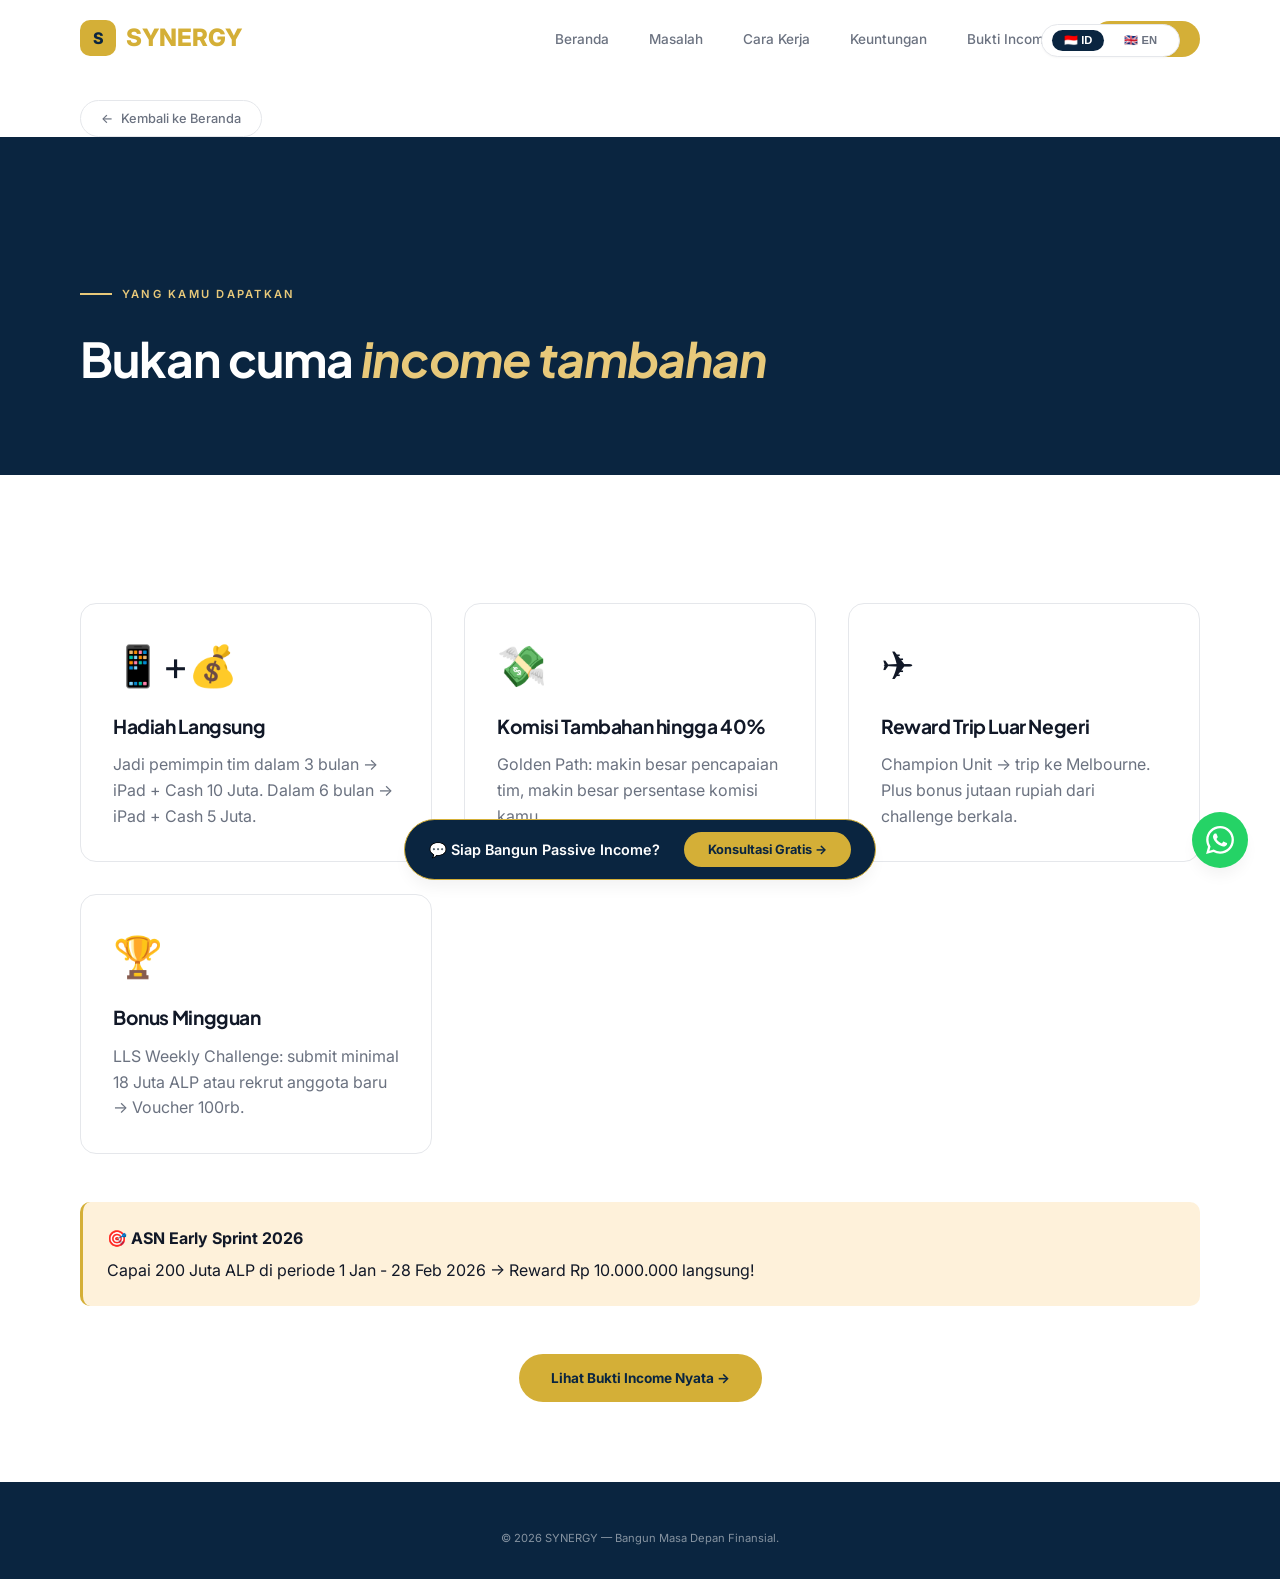
==== commit 07248a31: "second commit" ====
--- a/challenge.html
+++ b/challenge.html
@@ -3,29 +3,16 @@
 <head>
   <meta charset="UTF-8"/>
   <meta name="viewport" content="width=device-width, initial-scale=1.0"/>
-  <title>Keuntungan | Our_Synergy</title>
-  <link href="https://fonts.googleapis.com/css2?family=Inter:opsz,wght@14..32,300;400;500;600;700&display=swap" rel="stylesheet"/>
+  <title>Keuntungan | SYNERGY</title>
+  <link href="https://fonts.googleapis.com/css2?family=Inter:opsz,wght@14..32,300;400;500;600;700;800&family=Plus+Jakarta+Sans:wght@400;500;600;700;800&display=swap" rel="stylesheet"/>
   <link rel="stylesheet" href="style.css"/>
-  <style>
-    .benefit-grid {
-      display: grid;
-      grid-template-columns: repeat(auto-fit, minmax(280px, 1fr));
-      gap: 32px;
-      margin: 48px 0;
-    }
-    .benefit-card {
-      background: white;
-      border-radius: 20px;
-      padding: 28px;
-      text-align: center;
-      transition: all 0.3s;
-    }
-    .benefit-card:hover { transform: translateY(-8px); box-shadow: 0 20px 40px rgba(0,0,0,0.1); }
-    .benefit-icon { font-size: 2.5rem; margin-bottom: 16px; }
-    .benefit-card h3 { margin-bottom: 12px; color: var(--dark); }
-  </style>
 </head>
 <body>
+
+<!-- Floating WhatsApp -->
+<a href="https://wa.me/6281380603561?text=Halo%20saya%20tertarik%20jadi%20partner%20bisnis" target="_blank" class="wa-float">
+  <svg viewBox="0 0 24 24"><path d="M17.472 14.382c-.297-.149-1.758-.867-2.03-.967-.273-.099-.471-.148-.67.15-.197.297-.767.966-.94 1.164-.173.199-.347.223-.644.075-.297-.15-1.255-.463-2.39-1.475-.883-.788-1.48-1.761-1.653-2.059-.173-.297-.018-.458.13-.606.134-.133.298-.347.446-.52.149-.174.198-.298.298-.497.099-.198.05-.371-.025-.52-.075-.149-.669-1.612-.916-2.207-.242-.579-.487-.5-.669-.51-.173-.008-.371-.01-.57-.01-.198 0-.52.074-.792.372-.272.297-1.04 1.016-1.04 2.479 0 1.462 1.065 2.875 1.213 3.074.149.198 2.096 3.2 5.077 4.487.709.306 1.262.489 1.694.625.712.227 1.36.195 1.871.118.571-.085 1.758-.719 2.006-1.413.248-.694.248-1.289.173-1.413-.074-.124-.272-.198-.57-.347m-5.421 7.403h-.004a9.87 9.87 0 01-5.031-1.378l-.361-.214-3.741.982.998-3.648-.235-.374a9.86 9.86 0 01-1.51-5.26c.001-5.45 4.436-9.884 9.888-9.884 2.64 0 5.122 1.03 6.988 2.898a9.825 9.825 0 012.893 6.994c-.003 5.45-4.437 9.884-9.885 9.884m8.413-18.297A11.815 11.815 0 0012.05 0C5.495 0 .16 5.335.157 11.892c0 2.096.547 4.142 1.588 5.945L.057 24l6.305-1.654a11.882 11.882 0 005.683 1.448h.005c6.554 0 11.89-5.335 11.893-11.893a11.821 11.821 0 00-3.48-8.413z"/></svg>
+</a>
 
 <div class="lang-toggle">
   <button class="lang-btn active" data-lang="id">🇮🇩 ID</button>
@@ -35,7 +22,7 @@
 <nav id="navbar">
   <a href="index.html" class="nav-logo">
     <div class="nav-logo-icon">S</div>
-    our_<span>synergy</span>
+    <span>SYNERGY</span>
   </a>
   <ul class="nav-links">
     <li><a href="index.html" data-key="nav_home">Beranda</a></li>
@@ -43,7 +30,7 @@
     <li><a href="solusi.html" data-key="nav_solusi">Cara Kerja</a></li>
     <li><a href="challenge.html" data-key="nav_challenge">Keuntungan</a></li>
     <li><a href="income.html" data-key="nav_income">Bukti Income</a></li>
-    <li><a href="kontak.html" class="nav-cta" data-key="nav_kontak">Gabung Sekarang</a></li>
+    <li><a href="kontak.html" class="nav-cta" data-key="nav_kontak">Gabung</a></li>
   </ul>
 </nav>
 
@@ -51,13 +38,13 @@
   <a href="index.html" class="back-btn">← <span data-key="back_home">Kembali ke Beranda</span></a>
 </div>
 
-<section class="page-header" style="background: linear-gradient(135deg, #0F2A3E, #1A3A4F);">
+<section class="page-header">
   <div class="section-label"><span data-key="challenge_title">Yang Kamu Dapatkan</span></div>
   <h1><span data-key="benefit_main">Bukan cuma <em>income tambahan</em></span></h1>
 </section>
 
 <div class="section-wrap">
-  <div class="benefit-grid">
+  <div class="benefits-grid">
     <div class="benefit-card reveal">
       <div class="benefit-icon">📱+💰</div>
       <h3 data-key="benefit1_title">Hadiah Langsung</h3>
@@ -80,20 +67,34 @@
     </div>
   </div>
 
-  <div class="warning-box reveal" style="background: var(--gold-light); border-left-color: var(--gold-dark);">
+  <div class="warning-box reveal" style="background: rgba(245,158,11,0.15); border-left-color: var(--gold);">
     <strong>🎯 <span data-key="asn_title">ASN Early Sprint 2026</span></strong>
     <p style="margin-top: 8px;" data-key="asn_desc">Capai 200 Juta ALP di periode 1 Jan - 28 Feb 2026 → Reward Rp 10.000.000 langsung!</p>
   </div>
 
   <div style="text-align: center; margin-top: 48px;">
-    <a href="income.html" class="btn-gold" data-key="lihat_income">Lihat Bukti Income Nyata →</a>
+    <a href="income.html" class="btn-primary" data-key="lihat_income">Lihat Bukti Income Nyata →</a>
   </div>
 </div>
 
 <footer>
-  <div class="footer-copy">© 2026 our_synergy — Solusi Finansial untuk Masa Depan.</div>
+  <div class="footer-copy">© 2026 SYNERGY — Bangun Masa Depan Finansial.</div>
 </footer>
 
 <script src="script.js"></script>
+
+<!-- STICKY BOTTOM CTA -->
+<div class="sticky-cta">
+  <div class="sticky-container">
+    <p class="sticky-text">💬 <span data-key="sticky_text">Siap Bangun Passive Income?</span></p>
+    <a href="https://wa.me/6281380603561" class="btn-sticky" data-key="sticky_btn">Konsultasi Gratis →</a>
+  </div>
+</div>
+
+<!-- FLOATING DECORATIONS -->
+<div class="floating-shape shape-1"></div>
+<div class="floating-shape shape-2"></div>
+<div class="floating-shape shape-3"></div>
+
 </body>
 </html>
--- a/style.css
+++ b/style.css
@@ -1,64 +1,86 @@
-*, *::before, *::after { margin: 0; padding: 0; box-sizing: border-box; }
+*, *::before, *::after {
+  margin: 0;
+  padding: 0;
+  box-sizing: border-box;
+}
 
 :root {
-  --navy:   #0B1F3A;
-  --navy2:  #122848;
-  --gold:   #C9A84C;
-  --gold2:  #E8C97A;
-  --gold-light: #F5E6B8;
-  --gold-dark: #B8902C;
-  --cream:  #F8F4EE;
-  --white:  #FFFFFF;
-  --text:   #4a5568;
-  --red-soft: #ff6b6b;
-}
-
-html { scroll-behavior: smooth; }
+  /* Warna Solid - Elegan & Premium */
+  --navy-dark: #0A2540;
+  --navy-mid: #1E3A5F;
+  --gold: #D4AF37;
+  --gold-dark: #B8962E;
+  --gold-light: #E8C97A;
+  --white: #FFFFFF;
+  --gray-bg: #F8F9FA;
+  --gray-border: #E5E7EB;
+  --text-dark: #111827;
+  --text-muted: #6B7280;
+  
+  --shadow-sm: 0 1px 2px 0 rgba(0, 0, 0, 0.03);
+  --shadow-md: 0 4px 6px -1px rgba(0, 0, 0, 0.05);
+  --shadow-lg: 0 10px 15px -3px rgba(0, 0, 0, 0.05);
+  
+  --radius-card: 16px;
+  --radius-btn: 40px;
+  --radius-sm: 10px;
+  
+  --transition: all 0.3s ease;
+}
 
 body {
-  font-family: 'Inter', 'DM Sans', sans-serif;
-  background: var(--cream);
-  color: var(--navy);
+  font-family: 'Inter', system-ui, -apple-system, sans-serif;
+  background: var(--white);
+  color: var(--text-dark);
+  line-height: 1.5;
   overflow-x: hidden;
 }
 
+h1, h2, h3, h4, h5, h6 {
+  font-family: 'Plus Jakarta Sans', 'Inter', sans-serif;
+  font-weight: 700;
+  letter-spacing: -0.02em;
+  color: var(--text-dark);
+}
+
 ::-webkit-scrollbar { width: 6px; }
-::-webkit-scrollbar-track { background: var(--navy); }
+::-webkit-scrollbar-track { background: var(--gray-bg); }
 ::-webkit-scrollbar-thumb { background: var(--gold); border-radius: 3px; }
 
-/* ========== LANGUAGE TOGGLE ========== */
+/* Language Toggle */
 .lang-toggle {
   position: fixed;
-  top: 20px;
-  right: 80px;
+  top: 24px;
+  right: 100px;
   z-index: 1001;
   display: flex;
   gap: 8px;
-  background: rgba(0,0,0,0.5);
-  padding: 6px 12px;
-  border-radius: 40px;
-  backdrop-filter: blur(10px);
+  background: var(--white);
+  padding: 5px 10px;
+  border-radius: var(--radius-btn);
+  box-shadow: var(--shadow-sm);
+  border: 1px solid var(--gray-border);
 }
 .lang-btn {
   background: transparent;
   border: none;
-  color: rgba(255,255,255,0.6);
+  color: var(--text-muted);
   padding: 4px 12px;
   border-radius: 30px;
   cursor: pointer;
-  font-size: 0.75rem;
-  transition: all 0.3s;
-  font-weight: 500;
+  font-size: 0.7rem;
+  font-weight: 600;
+  transition: var(--transition);
 }
 .lang-btn.active {
-  background: var(--gold);
-  color: var(--navy);
+  background: var(--navy-dark);
+  color: var(--white);
 }
 .lang-btn:hover:not(.active) {
-  color: var(--gold2);
-}
-
-/* ========== NAVBAR ========== */
+  color: var(--gold);
+}
+
+/* Navbar */
 nav {
   position: fixed;
   top: 0;
@@ -68,418 +90,221 @@
   display: flex;
   align-items: center;
   justify-content: space-between;
-  padding: 22px 72px;
-  transition: all .4s ease;
+  padding: 20px 80px;
+  transition: var(--transition);
   background: transparent;
 }
 nav.scrolled {
-  padding: 14px 72px;
-  background: rgba(8, 20, 40, 0.97);
-  backdrop-filter: blur(20px);
-  border-bottom: 1px solid rgba(201,168,76,.15);
-  box-shadow: 0 4px 40px rgba(0,0,0,.3);
-}
-
+  padding: 12px 80px;
+  background: var(--white);
+  border-bottom: 1px solid var(--gray-border);
+  box-shadow: var(--shadow-md);
+}
 .nav-logo {
-  font-family: 'Plus Jakarta Sans', 'Cormorant Garamond', serif;
-  font-size: 1.45rem;
-  font-weight: 700;
-  letter-spacing: .05em;
-  color: var(--white);
+  font-size: 1.5rem;
+  font-weight: 800;
+  color: var(--navy-dark);
   text-decoration: none;
   display: flex;
   align-items: center;
   gap: 10px;
-  flex-shrink: 0;
 }
 .nav-logo-icon {
-  width: 32px;
-  height: 32px;
-  background: linear-gradient(135deg, var(--gold), var(--gold2));
-  border-radius: 6px;
+  width: 36px;
+  height: 36px;
+  background: var(--gold);
+  border-radius: 10px;
   display: flex;
   align-items: center;
   justify-content: center;
-  font-size: .85rem;
-  color: var(--navy);
+  font-size: 1rem;
+  color: var(--navy-dark);
   font-weight: 800;
 }
 .nav-logo span { color: var(--gold); }
-
 .nav-links {
-  display: flex !important;
-  gap: 40px !important;
-  list-style: none !important;
-  align-items: center !important;
-  margin: 0 !important;
-  padding: 0 !important;
-}
-.nav-links li {
-  list-style: none !important;
-  margin: 0 !important;
-  padding: 0 !important;
+  display: flex;
+  gap: 40px;
+  list-style: none;
+  align-items: center;
 }
 .nav-links a {
-  color: rgba(255,255,255,0.8) !important;
-  text-decoration: none !important;
-  font-size: 0.82rem !important;
-  letter-spacing: 0.07em !important;
-  text-transform: uppercase !important;
-  font-weight: 500 !important;
-  transition: color 0.25s !important;
-  position: relative !important;
-  padding: 0 !important;
-}
-.nav-links a::after {
-  content: '';
-  position: absolute;
-  bottom: -4px;
-  left: 0;
-  right: 0;
-  height: 2px;
+  color: var(--text-muted);
+  text-decoration: none;
+  font-size: 0.85rem;
+  font-weight: 500;
+  transition: var(--transition);
+}
+.nav-links a:hover { color: var(--gold); }
+.nav-cta {
   background: var(--gold);
-  transform: scaleX(0);
-  transition: transform 0.3s;
-}
-.nav-links a:hover { color: var(--gold) !important; }
-.nav-links a:hover::after { transform: scaleX(1); }
-
-.nav-cta {
-  background: transparent !important;
-  border: 1.5px solid var(--gold) !important;
-  color: var(--gold) !important;
-  padding: 9px 24px !important;
-  border-radius: 40px !important;
-  font-weight: 600 !important;
-}
-.nav-cta::after { display: none !important; }
+  color: var(--navy-dark) !important;
+  padding: 10px 28px !important;
+  border-radius: var(--radius-btn);
+  font-weight: 700 !important;
+}
 .nav-cta:hover {
-  background: var(--gold) !important;
-  color: var(--navy) !important;
-}
-
-/* ========== BACK TO HOME ========== */
+  background: var(--gold-dark);
+  transform: translateY(-2px);
+  color: white !important;
+}
+
+/* Back Home */
 .back-home {
   max-width: 1280px;
   margin: 100px auto 0;
-  padding: 0 72px;
+  padding: 0 80px;
 }
 .back-btn {
   display: inline-flex;
   align-items: center;
   gap: 8px;
   background: transparent;
-  border: 1px solid rgba(201,168,76,.3);
+  border: 1px solid var(--gray-border);
+  color: var(--text-muted);
+  padding: 8px 20px;
+  border-radius: var(--radius-btn);
+  text-decoration: none;
+  font-size: 0.8rem;
+  font-weight: 500;
+  transition: var(--transition);
+}
+.back-btn:hover {
+  border-color: var(--gold);
   color: var(--gold);
-  padding: 10px 20px;
-  border-radius: 40px;
-  text-decoration: none;
-  font-size: 0.85rem;
-  font-weight: 500;
-  transition: all 0.3s;
-}
-.back-btn:hover {
-  background: rgba(201,168,76,.1);
-  border-color: var(--gold);
   transform: translateX(-4px);
 }
 
-/* ========== FLOATING WA ========== */
+/* Floating WA */
 .wa-float {
   position: fixed;
   bottom: 32px;
   right: 32px;
   z-index: 999;
-  width: 60px;
-  height: 60px;
+  width: 56px;
+  height: 56px;
   border-radius: 50%;
   background: #25D366;
   display: flex;
   align-items: center;
   justify-content: center;
-  box-shadow: 0 8px 32px rgba(37,211,102,.4);
-  text-decoration: none;
-  animation: pulse-wa 2.5s ease-in-out infinite;
-  transition: transform .2s;
+  box-shadow: var(--shadow-lg);
+  transition: var(--transition);
 }
 .wa-float:hover { transform: scale(1.1); }
 .wa-float svg { width: 28px; height: 28px; fill: white; }
-@keyframes pulse-wa {
-  0%, 100% { box-shadow: 0 8px 32px rgba(37,211,102,.4); }
-  50% { box-shadow: 0 8px 48px rgba(37,211,102,.7); }
-}
-
-/* ========== HERO NEW (untuk index.html) ========== */
-.hero-new {
+
+/* Hero Section */
+.hero {
   min-height: 100vh;
-  background: linear-gradient(135deg, #0F2A3E 0%, #1A3A4F 100%);
-  display: flex;
-  align-items: center;
-  padding: 120px 72px 80px;
+  background: var(--navy-dark);
   position: relative;
 }
-.hero-new .container {
+.hero-content {
+  position: relative;
+  z-index: 2;
   max-width: 1280px;
   margin: 0 auto;
-  width: 100%;
-}
-.pain-badge {
-  background: rgba(212, 175, 55, 0.15);
-  border-left: 3px solid var(--gold);
-  padding: 12px 20px;
-  border-radius: 0 12px 12px 0;
-  display: inline-block;
-  margin-bottom: 32px;
-}
-.pain-badge p {
-  color: var(--gold-light);
-  font-size: 1rem;
-  margin: 0;
-}
-.hero-new h1 {
-  font-size: clamp(2.2rem, 5vw, 3.8rem);
-  font-weight: 700;
-  color: white;
-  line-height: 1.2;
-  margin-bottom: 24px;
-}
-.hero-new h1 span {
-  color: var(--gold);
-}
-.hero-desc {
-  font-size: 1.1rem;
-  color: rgba(255,255,255,0.7);
-  max-width: 550px;
-  margin-bottom: 40px;
-  line-height: 1.6;
-}
-.comparison-grid {
+  padding: 160px 80px 100px;
   display: grid;
   grid-template-columns: 1fr 1fr;
-  gap: 24px;
-  margin: 48px 0;
-}
-.pain-card {
+  gap: 60px;
+  align-items: center;
+}
+.hero-badge {
+  display: inline-block;
+  background: rgba(255,255,255,0.08);
+  border: 1px solid rgba(255,255,255,0.15);
+  color: var(--gold-light);
+  font-size: 0.7rem;
+  font-weight: 600;
+  letter-spacing: 0.1em;
+  text-transform: uppercase;
+  padding: 6px 14px;
+  border-radius: var(--radius-btn);
+  margin-bottom: 24px;
+}
+.hero h1 {
+  font-size: clamp(2.5rem, 5vw, 4rem);
+  font-weight: 700;
+  line-height: 1.2;
+  color: var(--white);
+  margin-bottom: 20px;
+}
+.hero h1 span { color: var(--gold-light); }
+.hero-desc {
+  font-size: 1rem;
+  color: rgba(255,255,255,0.7);
+  line-height: 1.6;
+  margin-bottom: 32px;
+  max-width: 500px;
+}
+.hero-stats {
+  display: flex;
+  gap: 40px;
+  margin-top: 40px;
+}
+.stat-item h4 {
+  font-size: 2rem;
+  color: var(--gold-light);
+  margin-bottom: 4px;
+  transition: var(--transition);
+}
+.stat-item:hover h4 {
+  transform: scale(1.05);
+}
+.stat-item p {
+  font-size: 0.7rem;
+  color: rgba(255,255,255,0.6);
+  text-transform: uppercase;
+  letter-spacing: 0.05em;
+}
+.hero-right-card {
   background: rgba(255,255,255,0.05);
-  border-radius: 20px;
-  padding: 28px;
-  backdrop-filter: blur(10px);
   border: 1px solid rgba(255,255,255,0.1);
-}
-.pain-card h3 {
-  color: var(--red-soft);
-  font-size: 1.3rem;
-  margin-bottom: 16px;
-}
-.pain-card ul, .hope-card ul {
-  list-style: none;
-}
-.pain-card li, .hope-card li {
-  padding: 8px 0;
-  display: flex;
-  align-items: center;
-  gap: 10px;
-}
-.pain-card li {
-  color: rgba(255,255,255,0.7);
-}
-.hope-card {
-  background: rgba(212, 175, 55, 0.1);
-  border-radius: 20px;
-  padding: 28px;
-  border: 1px solid rgba(212, 175, 55, 0.3);
-}
-.hope-card h3 {
-  color: var(--gold);
-  font-size: 1.3rem;
-  margin-bottom: 16px;
-}
-.hope-card li {
-  color: rgba(255,255,255,0.8);
-}
-
-/* ========== HERO OLD (untuk halaman lain) ========== */
-.hero {
-  min-height: 100vh;
-  background: linear-gradient(160deg, #060f1e 0%, var(--navy) 45%, #0f2a4a 100%);
-  display: flex;
-  align-items: center;
-  position: relative;
-  overflow: hidden;
-  padding: 120px 72px 80px;
-}
-.hero-grain {
-  position: absolute;
-  inset: 0;
-  pointer-events: none;
-  opacity: .035;
-  background-image: url("data:image/svg+xml,%3Csvg viewBox='0 0 512 512' xmlns='http://www.w3.org/2000/svg'%3E%3Cfilter id='noise'%3E%3CfeTurbulence type='fractalNoise' baseFrequency='.9' numOctaves='4' stitchTiles='stitch'/%3E%3C/filter%3E%3Crect width='100%25' height='100%25' filter='url(%23noise)'/%3E%3C/svg%3E");
-  background-size: 200px 200px;
-}
-.hero-lines {
-  position: absolute;
-  inset: 0;
-  pointer-events: none;
-  background-image: linear-gradient(rgba(201,168,76,.03) 1px, transparent 1px), linear-gradient(90deg, rgba(201,168,76,.03) 1px, transparent 1px);
-  background-size: 80px 80px;
-}
-.hero-orb {
-  position: absolute;
-  border-radius: 50%;
-  pointer-events: none;
-}
-.hero-orb-1 {
-  width: 700px;
-  height: 700px;
-  top: -200px;
-  right: -150px;
-  background: radial-gradient(circle, rgba(201,168,76,.08) 0%, transparent 65%);
-}
-.hero-orb-2 {
-  width: 500px;
-  height: 500px;
-  bottom: -150px;
-  left: -100px;
-  background: radial-gradient(circle, rgba(20,80,140,.3) 0%, transparent 65%);
-}
-.hero-inner {
-  position: relative;
-  z-index: 2;
-  display: grid;
-  grid-template-columns: 1fr 1fr;
-  gap: 80px;
-  align-items: center;
-  max-width: 1300px;
-  width: 100%;
-  margin: 0 auto;
-}
-.hero-badge {
+  border-radius: var(--radius-card);
+  padding: 40px;
+  text-align: center;
+}
+.hero-right-card .big-number {
+  font-size: 3.5rem;
+  font-weight: 800;
+  color: var(--gold-light);
+}
+.btn-group {
+  display: flex;
+  gap: 16px;
+  margin-top: 32px;
+  flex-wrap: wrap;
+}
+.btn-primary {
+  background: var(--gold);
+  color: var(--navy-dark);
+  padding: 14px 32px;
+  border-radius: var(--radius-btn);
+  text-decoration: none;
+  font-weight: 700;
+  font-size: 0.85rem;
+  transition: var(--transition);
   display: inline-flex;
   align-items: center;
   gap: 8px;
-  border: 1px solid rgba(201,168,76,.4);
-  background: rgba(201,168,76,.06);
-  color: var(--gold2);
-  font-size: .72rem;
-  letter-spacing: .22em;
-  text-transform: uppercase;
-  padding: 8px 18px;
-  border-radius: 100px;
-  margin-bottom: 32px;
-}
-.hero-badge-dot {
-  width: 6px;
-  height: 6px;
-  border-radius: 50%;
-  background: var(--gold);
-  animation: blink 1.5s ease-in-out infinite;
-}
-@keyframes blink { 0%,100%{opacity:1} 50%{opacity:.3} }
-.hero-title {
-  font-family: 'Plus Jakarta Sans', 'Cormorant Garamond', serif;
-  font-size: clamp(3rem, 5.5vw, 5.2rem);
-  font-weight: 300;
-  line-height: 1.1;
-  color: var(--white);
-  margin-bottom: 24px;
-}
-.hero-title em { color: var(--gold); font-style: italic; display: block; }
-.hero-title strong { font-weight: 700; }
-.hero-sub {
-  font-size: .97rem;
-  color: rgba(255,255,255,.6);
-  line-height: 1.85;
-  max-width: 460px;
-  margin-bottom: 44px;
-}
-.hero-actions { display: flex; gap: 14px; flex-wrap: wrap; }
-
-/* ========== BUTTONS ========== */
-.btn-gold {
-  background: linear-gradient(135deg, var(--gold), var(--gold2));
-  color: var(--navy);
-  padding: 14px 32px;
-  border-radius: 40px;
-  text-decoration: none;
-  font-weight: 600;
-  font-size: .85rem;
-  letter-spacing: .05em;
-  text-transform: uppercase;
-  transition: all .3s;
-  display: inline-flex;
-  align-items: center;
-  gap: 10px;
-  box-shadow: 0 4px 20px rgba(201,168,76,.25);
   border: none;
   cursor: pointer;
 }
-.btn-gold:hover {
+.btn-primary:hover {
+  background: var(--gold-dark);
   transform: translateY(-2px);
-  box-shadow: 0 10px 30px rgba(201,168,76,.4);
-}
-.btn-ghost {
-  border: 1px solid rgba(255,255,255,.25);
-  color: rgba(255,255,255,.8);
-  padding: 14px 32px;
-  border-radius: 40px;
-  text-decoration: none;
-  font-size: .85rem;
-  letter-spacing: .05em;
-  text-transform: uppercase;
-  transition: all .3s;
-  background: none;
-  cursor: pointer;
-  font-weight: 500;
-}
-.btn-ghost:hover {
-  border-color: rgba(201,168,76,.6);
-  background: rgba(201,168,76,.06);
-  color: var(--gold2);
-}
-.btn-navy {
-  background: var(--navy);
-  color: var(--white);
-  padding: 12px 28px;
-  border-radius: 40px;
-  text-decoration: none;
-  font-size: .8rem;
-  font-weight: 500;
-  letter-spacing: .06em;
-  text-transform: uppercase;
-  display: inline-flex;
-  align-items: center;
-  gap: 8px;
-  transition: all .3s;
-  border: none;
-  cursor: pointer;
-}
-.btn-navy:hover { background: var(--navy2); transform: translateY(-2px); }
-.btn-wa-big {
-  display: inline-flex;
-  align-items: center;
-  justify-content: center;
-  gap: 12px;
-  background: #25D366;
   color: white;
-  text-decoration: none;
-  padding: 14px 32px;
-  border-radius: 40px;
-  font-weight: 600;
-  width: 100%;
-  transition: all .3s;
-  border: none;
-  cursor: pointer;
-}
-.btn-wa-big:hover { background: #20c55e; transform: translateY(-2px); }
-
-/* ========== TRUST BAR ========== */
+}
+
+/* Trust Bar */
 .trust-bar {
-  background: var(--navy2);
-  border-top: 1px solid rgba(201,168,76,.12);
-  border-bottom: 1px solid rgba(201,168,76,.12);
-  padding: 20px 72px;
-  display: flex;
-  align-items: center;
+  background: var(--white);
+  border-top: 1px solid var(--gray-border);
+  border-bottom: 1px solid var(--gray-border);
+  padding: 20px 80px;
+  display: flex;
   justify-content: center;
   gap: 60px;
   flex-wrap: wrap;
@@ -488,192 +313,365 @@
   display: flex;
   align-items: center;
   gap: 10px;
-  color: rgba(255,255,255,.55);
-  font-size: .78rem;
-  letter-spacing: .08em;
-  text-transform: uppercase;
+  color: var(--text-muted);
+  font-size: 0.8rem;
   font-weight: 500;
 }
-
-/* ========== CTA SECTION ========== */
-.cta-section {
-  padding: 100px 72px;
-  text-align: center;
-  background: var(--white);
-}
-.cta-inner {
-  max-width: 800px;
-  margin: 0 auto;
-}
-.cta-inner h2 {
-  font-family: 'Plus Jakarta Sans', 'Cormorant Garamond', serif;
+.trust-item::before {
+  content: "✓";
+  color: var(--gold);
+  font-weight: 700;
+  font-size: 1rem;
+}
+
+/* Page Header */
+.page-header {
+  background: var(--navy-dark);
+  padding: 140px 80px 80px;
+}
+.page-header h1 {
   font-size: clamp(2rem, 4vw, 3rem);
-  margin-bottom: 20px;
-  font-weight: 700;
-}
-.cta-inner h2 em { color: var(--gold); font-style: italic; }
-.cta-inner p {
-  color: var(--text);
-  line-height: 1.8;
-  margin-bottom: 32px;
-}
-
-/* ========== PAGE CONTENT ========== */
-.page-header {
-  padding: 120px 72px 60px;
-  background: linear-gradient(135deg, #0F2A3E 0%, #1A3A4F 100%);
-}
-.page-header h1 {
-  font-family: 'Plus Jakarta Sans', 'Cormorant Garamond', serif;
-  font-size: clamp(2rem, 5vw, 3.5rem);
   color: var(--white);
   max-width: 800px;
-  line-height: 1.2;
-}
-.page-header h1 em { color: var(--gold); font-style: italic; }
+}
+.page-header h1 em { color: var(--gold-light); font-style: italic; }
+.section-label {
+  display: inline-flex;
+  align-items: center;
+  gap: 10px;
+  font-size: 0.7rem;
+  letter-spacing: 0.2em;
+  text-transform: uppercase;
+  color: var(--gold-light);
+  font-weight: 600;
+  margin-bottom: 20px;
+}
+.section-label::before {
+  content: '';
+  width: 32px;
+  height: 2px;
+  background: var(--gold-light);
+}
+
+/* Section Wrap */
 .section-wrap {
   max-width: 1280px;
   margin: 0 auto;
-  padding: 80px 72px;
-}
-.section-label {
-  font-size: .7rem;
-  letter-spacing: .28em;
-  text-transform: uppercase;
+  padding: 80px;
+}
+
+/* Cards */
+.problem-card, .benefit-card, .income-card, .step-item {
+  background: var(--white);
+  border: 1px solid var(--gray-border);
+  border-radius: var(--radius-card);
+  transition: var(--transition);
+}
+.problem-card:hover, .benefit-card:hover, .step-item:hover {
+  transform: translateY(-4px);
+  border-color: var(--gold);
+  box-shadow: var(--shadow-lg);
+}
+.problem-card, .benefit-card, .step-item {
+  padding: 32px;
+}
+
+/* Problem Grid */
+.problem-grid {
+  display: grid;
+  grid-template-columns: repeat(auto-fit, minmax(280px, 1fr));
+  gap: 32px;
+  margin: 48px 0;
+}
+.problem-icon {
+  width: 56px;
+  height: 56px;
+  background: rgba(212,175,55,0.1);
+  border-radius: var(--radius-sm);
+  display: flex;
+  align-items: center;
+  justify-content: center;
+  font-size: 1.6rem;
+  margin-bottom: 20px;
+}
+.problem-card h3, .benefit-card h3 {
+  font-size: 1.2rem;
+  margin-bottom: 12px;
+}
+.problem-card p, .benefit-card p {
+  color: var(--text-muted);
+  line-height: 1.6;
+}
+
+/* Steps */
+.steps-container {
+  display: flex;
+  flex-direction: column;
+  gap: 32px;
+  margin: 48px 0;
+}
+.step-item {
+  display: flex;
+  gap: 32px;
+  align-items: flex-start;
+}
+.step-number {
+  width: 64px;
+  height: 64px;
+  background: var(--navy-dark);
+  border-radius: var(--radius-sm);
+  display: flex;
+  align-items: center;
+  justify-content: center;
+  font-size: 1.6rem;
+  font-weight: 700;
   color: var(--gold);
+  flex-shrink: 0;
+}
+.step-content h3 {
+  font-size: 1.3rem;
+  margin-bottom: 12px;
+}
+.step-content p {
+  color: var(--text-muted);
+  line-height: 1.6;
+}
+
+/* Benefits Grid */
+.benefits-grid {
+  display: grid;
+  grid-template-columns: repeat(auto-fit, minmax(260px, 1fr));
+  gap: 32px;
+  margin: 48px 0;
+}
+.benefit-icon {
+  font-size: 2.5rem;
+  margin-bottom: 16px;
+}
+
+/* Income Card */
+.income-card {
+  padding: 40px;
+  margin: 32px 0;
+}
+.income-row {
+  display: flex;
+  justify-content: space-between;
+  align-items: center;
+  padding: 20px 0;
+  border-bottom: 1px solid var(--gray-border);
+}
+.income-row:last-child { border-bottom: none; }
+.income-label {
   font-weight: 600;
-  margin-bottom: 12px;
-  display: flex;
-  align-items: center;
-  gap: 10px;
-}
-.section-label::before {
-  content: '';
-  width: 28px;
-  height: 2px;
-  background: var(--gold);
-  flex-shrink: 0;
-}
-
-/* ========== GRID & CARDS ========== */
-.grid-2 {
-  display: grid;
-  grid-template-columns: 1fr 1fr;
-  gap: 48px;
-  align-items: stretch;
-}
-.info-card {
-  background: var(--white);
-  border-radius: 20px;
-  padding: 32px;
-  box-shadow: 0 8px 30px rgba(0,0,0,.05);
-  border: 1px solid rgba(0,0,0,.05);
-  transition: transform .3s;
-}
-.info-card:hover { transform: translateY(-5px); }
-.info-card.gold-bg {
-  background: linear-gradient(135deg, var(--navy), var(--navy2));
-  color: white;
-  border: 1px solid rgba(201,168,76,.2);
-}
-.info-card.gold-bg h3 { color: var(--gold); }
-.warning-box {
-  background: rgba(201,168,76,.1);
-  border-left: 4px solid var(--gold);
-  padding: 20px 24px;
-  margin: 32px 0;
-  border-radius: 12px;
-}
-.stat-number {
-  font-family: 'Plus Jakarta Sans', 'Cormorant Garamond', serif;
-  font-size: 2.5rem;
+  font-size: 1rem;
+}
+.income-value {
+  font-size: 1.4rem;
   font-weight: 800;
   color: var(--gold);
 }
 
-/* ========== INCOME TABLE ========== */
-.income-table {
-  background: var(--white);
-  border-radius: 20px;
-  overflow: hidden;
-  margin: 24px 0;
-  box-shadow: 0 4px 20px rgba(0,0,0,.05);
-}
-.income-row {
-  display: flex;
-  justify-content: space-between;
-  padding: 18px 28px;
-  border-bottom: 1px solid rgba(0,0,0,.05);
-}
-.income-row:last-child { border-bottom: none; }
-.income-label { font-weight: 600; font-size: 1rem; }
-.income-value {
-  font-family: 'Plus Jakarta Sans', serif;
-  font-size: 1.3rem;
-  font-weight: 700;
-  color: var(--gold);
-}
-
-/* ========== CONTACT PAGE ========== */
+/* Testimonial */
+.testimonial-card {
+  background: var(--gray-bg);
+  border: 1px solid var(--gray-border);
+  border-radius: var(--radius-card);
+  padding: 40px;
+  margin: 32px 0;
+}
+.testimonial-card p {
+  font-size: 1rem;
+  line-height: 1.6;
+  margin-bottom: 20px;
+  font-style: italic;
+  color: var(--text-muted);
+}
+.author-name {
+  font-weight: 700;
+  color: var(--navy-dark);
+}
+
+/* Contact Grid */
 .contact-grid {
   display: grid;
   grid-template-columns: 1fr 1fr;
-  gap: 80px;
-  align-items: center;
-}
-.contact-card {
-  background: linear-gradient(135deg, var(--navy), var(--navy2));
-  border-radius: 24px;
+  gap: 60px;
+  align-items: center;
+}
+.contact-info, .contact-wa {
+  background: var(--white);
+  border: 1px solid var(--gray-border);
+  border-radius: var(--radius-card);
   padding: 48px;
+}
+.contact-wa {
   text-align: center;
-  border: 1px solid rgba(201,168,76,.2);
-}
-.contact-num {
-  font-family: 'Plus Jakarta Sans', serif;
+  background: var(--navy-dark);
+  color: var(--white);
+  border: none;
+}
+.btn-wa {
+  background: #25D366;
+  color: white;
+  padding: 14px 28px;
+  border-radius: var(--radius-btn);
+  text-decoration: none;
+  font-weight: 700;
+  display: inline-flex;
+  align-items: center;
+  gap: 12px;
+  margin-top: 24px;
+  transition: var(--transition);
+}
+.btn-wa:hover {
+  transform: translateY(-2px);
+  box-shadow: var(--shadow-md);
+}
+
+/* CTA Section */
+.cta-section {
+  background: var(--gray-bg);
+  padding: 80px;
+  text-align: center;
+  border-top: 1px solid var(--gray-border);
+}
+.cta-section h2 {
   font-size: 2rem;
-  color: var(--gold);
-  margin: 16px 0;
-  display: block;
-  font-weight: 700;
-}
-
-/* ========== FOOTER ========== */
+  margin-bottom: 16px;
+}
+.cta-section h2 em { color: var(--gold); }
+.cta-section p {
+  color: var(--text-muted);
+  max-width: 600px;
+  margin: 0 auto 32px;
+}
+
+/* Footer */
 footer {
-  background: #040b18;
-  border-top: 1px solid rgba(201,168,76,.1);
-  padding: 40px 72px 24px;
+  background: var(--navy-dark);
+  padding: 48px 80px 32px;
   text-align: center;
 }
-.footer-copy { font-size: .75rem; color: rgba(255,255,255,.3); }
-
-/* ========== ANIMATIONS ========== */
-@keyframes fadeUp {
-  from { opacity: 0; transform: translateY(28px); }
-  to { opacity: 1; transform: translateY(0); }
-}
+.footer-copy {
+  color: rgba(255,255,255,0.5);
+  font-size: 0.7rem;
+}
+
+/* Utility */
 .reveal {
   opacity: 0;
-  transform: translateY(36px);
-  transition: opacity .75s ease, transform .75s ease;
-}
-.reveal.visible { opacity: 1; transform: none; }
-
-/* ========== RESPONSIVE ========== */
-@media (max-width: 1100px) {
-  .hero-inner { grid-template-columns: 1fr; }
-  .hero-right { display: none; }
-  .grid-2 { grid-template-columns: 1fr; }
-  .contact-grid { grid-template-columns: 1fr; }
-  .comparison-grid { grid-template-columns: 1fr; }
-}
-@media (max-width: 860px) {
+  transform: translateY(30px);
+  transition: opacity 0.6s ease, transform 0.6s ease;
+}
+.reveal.visible {
+  opacity: 1;
+  transform: translateY(0);
+}
+.warning-box {
+  background: rgba(212,175,55,0.08);
+  border-left: 3px solid var(--gold);
+  border-radius: var(--radius-sm);
+  padding: 24px;
+  margin: 32px 0;
+}
+.text-gold { color: var(--gold); }
+
+/* Sticky CTA */
+.sticky-cta {
+  position: fixed;
+  bottom: 20px;
+  left: 20px;
+  right: 20px;
+  z-index: 1000;
+  display: flex;
+  justify-content: center;
+  pointer-events: none;
+}
+.sticky-container {
+  background: var(--navy-dark);
+  border: 1px solid var(--gold);
+  border-radius: var(--radius-btn);
+  padding: 12px 24px;
+  display: flex;
+  align-items: center;
+  gap: 24px;
+  box-shadow: var(--shadow-lg);
+  pointer-events: auto;
+}
+.sticky-text {
+  color: white;
+  font-weight: 600;
+  margin: 0;
+  font-size: 0.9rem;
+}
+.btn-sticky {
+  background: var(--gold);
+  color: var(--navy-dark);
+  padding: 8px 24px;
+  border-radius: var(--radius-btn);
+  text-decoration: none;
+  font-weight: 700;
+  font-size: 0.8rem;
+  transition: var(--transition);
+}
+.btn-sticky:hover {
+  transform: scale(1.02);
+  background: var(--gold-dark);
+  color: white;
+}
+
+/* Back to Top */
+.back-to-top {
+  position: fixed;
+  bottom: 100px;
+  right: 32px;
+  width: 44px;
+  height: 44px;
+  background: var(--gold);
+  color: var(--navy-dark);
+  border-radius: 50%;
+  display: flex;
+  align-items: center;
+  justify-content: center;
+  cursor: pointer;
+  opacity: 0;
+  visibility: hidden;
+  transition: var(--transition);
+  z-index: 998;
+  font-size: 1.3rem;
+  font-weight: bold;
+  box-shadow: var(--shadow-md);
+  border: none;
+}
+.back-to-top:hover {
+  transform: translateY(-3px);
+  background: var(--gold-dark);
+  color: white;
+}
+
+/* Responsive */
+@media (max-width: 1024px) {
+  .hero-content { grid-template-columns: 1fr; padding: 140px 40px 80px; }
+  .hero-right-card { max-width: 450px; margin: 0 auto; }
+  .contact-grid { grid-template-columns: 1fr; gap: 32px; }
+  nav { padding: 16px 40px; }
+  nav.scrolled { padding: 10px 40px; }
+  .section-wrap, .page-header, .trust-bar, footer { padding-left: 40px; padding-right: 40px; }
+  .cta-section { padding: 60px 40px; }
+}
+@media (max-width: 768px) {
   .lang-toggle { right: 20px; top: 80px; }
-  nav { padding: 16px 24px; }
-  nav.scrolled { padding: 12px 24px; }
-  .nav-links { display: none !important; }
-  .hero-new, .hero, .page-header, .section-wrap { padding: 80px 24px; }
-  .trust-bar { padding: 16px 24px; gap: 24px; flex-wrap: wrap; }
-  .cta-section { padding: 60px 24px; }
-  .back-home { padding: 0 24px; margin-top: 80px; }
-  .page-header { padding-top: 100px; }
+  .nav-links { display: none; }
+  .step-item { flex-direction: column; text-align: center; }
+  .step-number { margin: 0 auto; }
+  .btn-group { flex-direction: column; align-items: stretch; }
+  .section-wrap, .page-header { padding: 60px 24px; }
+  .trust-bar { gap: 20px; padding: 16px 24px; }
+  .problem-grid, .benefits-grid { grid-template-columns: 1fr; }
+  .hero-stats { justify-content: center; }
+  .sticky-container { padding: 8px 16px; gap: 12px; }
+  .sticky-text { font-size: 0.7rem; }
+  .btn-sticky { padding: 6px 16px; font-size: 0.7rem; }
+  .back-to-top { bottom: 80px; right: 20px; width: 38px; height: 38px; font-size: 1.1rem; }
 }
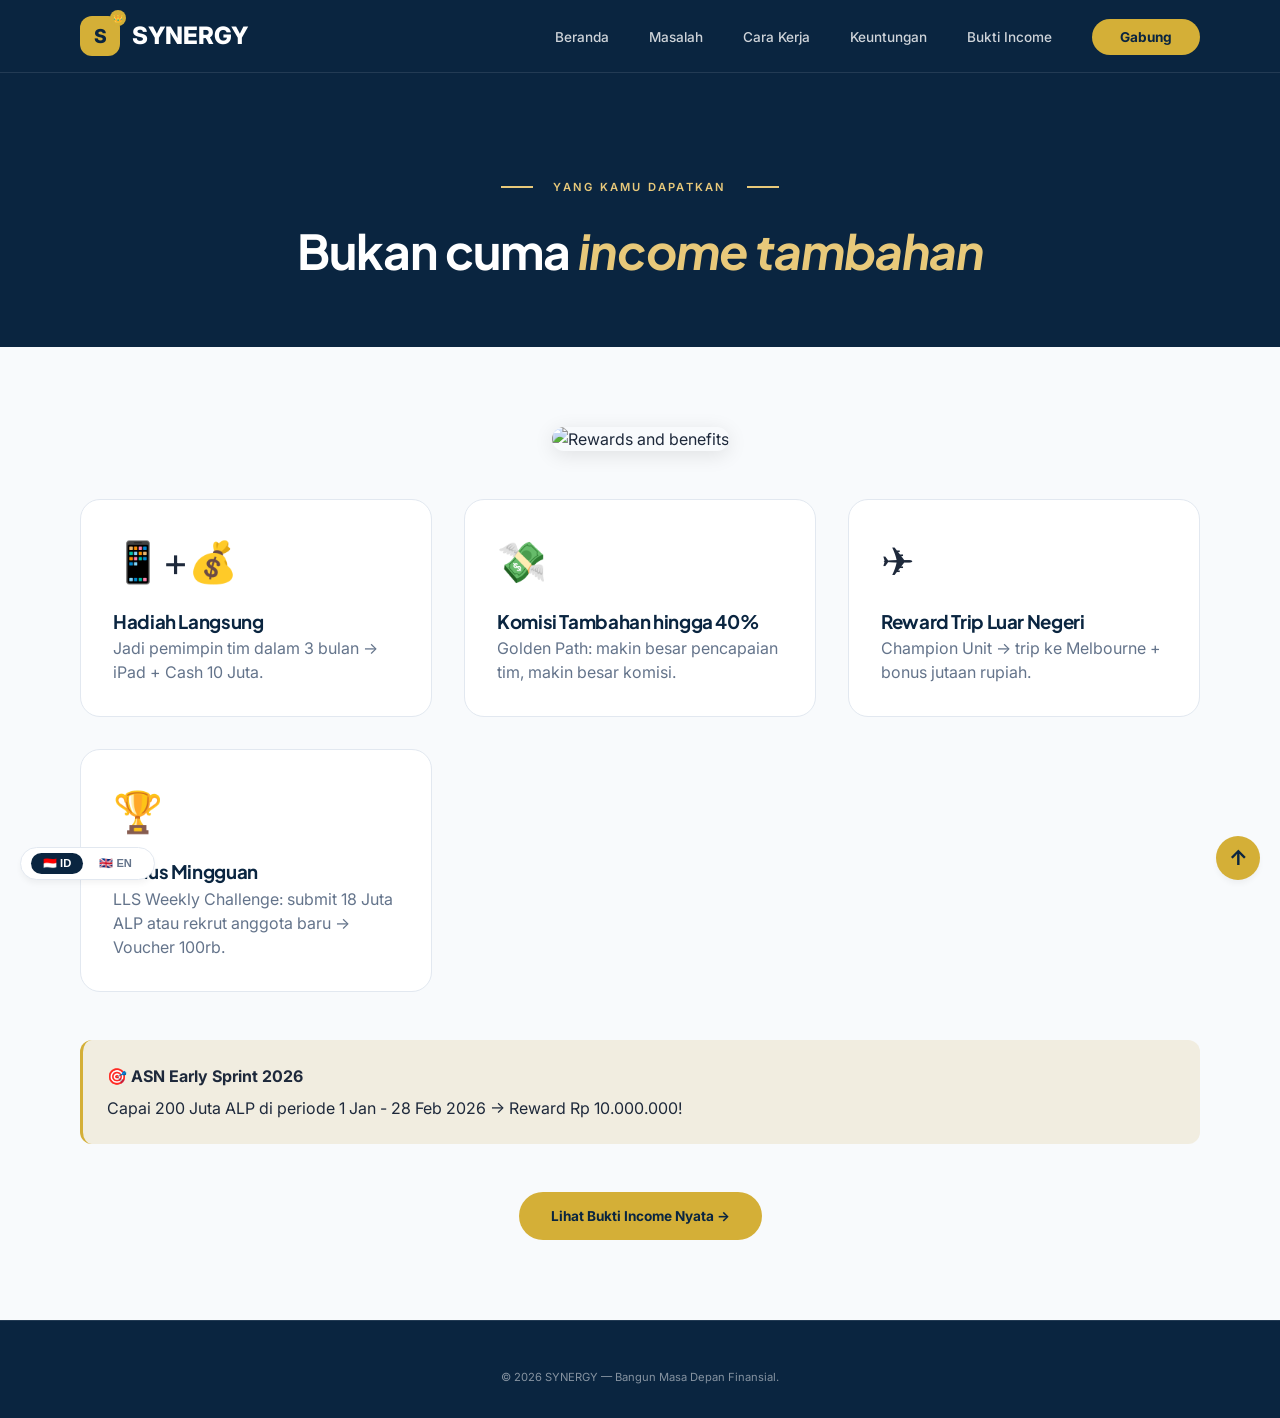
==== commit cbbc938a: "new" ====
--- a/challenge.html
+++ b/challenge.html
@@ -8,11 +8,6 @@
   <link rel="stylesheet" href="style.css"/>
 </head>
 <body>
-
-<!-- Floating WhatsApp -->
-<a href="https://wa.me/6281380603561?text=Halo%20saya%20tertarik%20jadi%20partner%20bisnis" target="_blank" class="wa-float">
-  <svg viewBox="0 0 24 24"><path d="M17.472 14.382c-.297-.149-1.758-.867-2.03-.967-.273-.099-.471-.148-.67.15-.197.297-.767.966-.94 1.164-.173.199-.347.223-.644.075-.297-.15-1.255-.463-2.39-1.475-.883-.788-1.48-1.761-1.653-2.059-.173-.297-.018-.458.13-.606.134-.133.298-.347.446-.52.149-.174.198-.298.298-.497.099-.198.05-.371-.025-.52-.075-.149-.669-1.612-.916-2.207-.242-.579-.487-.5-.669-.51-.173-.008-.371-.01-.57-.01-.198 0-.52.074-.792.372-.272.297-1.04 1.016-1.04 2.479 0 1.462 1.065 2.875 1.213 3.074.149.198 2.096 3.2 5.077 4.487.709.306 1.262.489 1.694.625.712.227 1.36.195 1.871.118.571-.085 1.758-.719 2.006-1.413.248-.694.248-1.289.173-1.413-.074-.124-.272-.198-.57-.347m-5.421 7.403h-.004a9.87 9.87 0 01-5.031-1.378l-.361-.214-3.741.982.998-3.648-.235-.374a9.86 9.86 0 01-1.51-5.26c.001-5.45 4.436-9.884 9.888-9.884 2.64 0 5.122 1.03 6.988 2.898a9.825 9.825 0 012.893 6.994c-.003 5.45-4.437 9.884-9.885 9.884m8.413-18.297A11.815 11.815 0 0012.05 0C5.495 0 .16 5.335.157 11.892c0 2.096.547 4.142 1.588 5.945L.057 24l6.305-1.654a11.882 11.882 0 005.683 1.448h.005c6.554 0 11.89-5.335 11.893-11.893a11.821 11.821 0 00-3.48-8.413z"/></svg>
-</a>
 
 <div class="lang-toggle">
   <button class="lang-btn active" data-lang="id">🇮🇩 ID</button>
@@ -34,16 +29,17 @@
   </ul>
 </nav>
 
-<div class="back-home">
-  <a href="index.html" class="back-btn">← <span data-key="back_home">Kembali ke Beranda</span></a>
-</div>
-
 <section class="page-header">
   <div class="section-label"><span data-key="challenge_title">Yang Kamu Dapatkan</span></div>
   <h1><span data-key="benefit_main">Bukan cuma <em>income tambahan</em></span></h1>
 </section>
 
 <div class="section-wrap">
+  <!-- Gambar ilustrasi -->
+  <div style="margin-bottom: 40px; text-align: center;">
+    <img src="https://images.unsplash.com/photo-1526304640581-d334cdbbf45e?w=800&h=250&fit=crop" alt="Rewards and benefits" style="width: 100%; max-width: 600px; border-radius: 20px; box-shadow: 0 4px 20px rgba(0,0,0,0.1);">
+  </div>
+
   <div class="benefits-grid">
     <div class="benefit-card reveal">
       <div class="benefit-icon">📱+💰</div>
@@ -67,7 +63,7 @@
     </div>
   </div>
 
-  <div class="warning-box reveal" style="background: rgba(245,158,11,0.15); border-left-color: var(--gold);">
+  <div class="warning-box reveal" style="background: rgba(198,164,63,0.15); border-left-color: var(--gold);">
     <strong>🎯 <span data-key="asn_title">ASN Early Sprint 2026</span></strong>
     <p style="margin-top: 8px;" data-key="asn_desc">Capai 200 Juta ALP di periode 1 Jan - 28 Feb 2026 → Reward Rp 10.000.000 langsung!</p>
   </div>
@@ -83,18 +79,8 @@
 
 <script src="script.js"></script>
 
-<!-- STICKY BOTTOM CTA -->
-<div class="sticky-cta">
-  <div class="sticky-container">
-    <p class="sticky-text">💬 <span data-key="sticky_text">Siap Bangun Passive Income?</span></p>
-    <a href="https://wa.me/6281380603561" class="btn-sticky" data-key="sticky_btn">Konsultasi Gratis →</a>
-  </div>
-</div>
-
-<!-- FLOATING DECORATIONS -->
-<div class="floating-shape shape-1"></div>
-<div class="floating-shape shape-2"></div>
-<div class="floating-shape shape-3"></div>
+<!-- Back to Top Button -->
+<a href="#" class="back-to-top" id="backToTop">↑</a>
 
 </body>
 </html>
--- a/style.css
+++ b/style.css
@@ -5,32 +5,32 @@
 }
 
 :root {
-  /* Warna Solid - Elegan & Premium */
-  --navy-dark: #0A2540;
-  --navy-mid: #1E3A5F;
-  --gold: #D4AF37;
+  /* Warna Baru - 70% Putih, 15% Navy, 15% Emas */
+  --white: #FFFFFF;
+  --white-bg: #F8FAFC;
+  --navy: #0A2540;           
+  --navy-light: #1E3A5F;
+  --gold: #D4AF37;           
   --gold-dark: #B8962E;
   --gold-light: #E8C97A;
-  --white: #FFFFFF;
-  --gray-bg: #F8F9FA;
-  --gray-border: #E5E7EB;
-  --text-dark: #111827;
-  --text-muted: #6B7280;
+  --text-dark: #1E293B;
+  --text-muted: #64748B;
+  --border: #E2E8F0;
   
   --shadow-sm: 0 1px 2px 0 rgba(0, 0, 0, 0.03);
   --shadow-md: 0 4px 6px -1px rgba(0, 0, 0, 0.05);
   --shadow-lg: 0 10px 15px -3px rgba(0, 0, 0, 0.05);
   
-  --radius-card: 16px;
+  --radius-card: 20px;
   --radius-btn: 40px;
-  --radius-sm: 10px;
+  --radius-sm: 12px;
   
   --transition: all 0.3s ease;
 }
 
 body {
   font-family: 'Inter', system-ui, -apple-system, sans-serif;
-  background: var(--white);
+  background: var(--white-bg);
   color: var(--text-dark);
   line-height: 1.5;
   overflow-x: hidden;
@@ -43,23 +43,24 @@
   color: var(--text-dark);
 }
 
+/* Scrollbar */
 ::-webkit-scrollbar { width: 6px; }
-::-webkit-scrollbar-track { background: var(--gray-bg); }
+::-webkit-scrollbar-track { background: var(--border); }
 ::-webkit-scrollbar-thumb { background: var(--gold); border-radius: 3px; }
 
-/* Language Toggle */
+/* Language Toggle - Pindah ke pojok KIRI BAWAH biar ga ngalangin */
 .lang-toggle {
   position: fixed;
-  top: 24px;
-  right: 100px;
-  z-index: 1001;
-  display: flex;
-  gap: 8px;
+  bottom: 20px;
+  left: 20px;
+  z-index: 99999;
+  display: flex;
+  gap: 4px;
   background: var(--white);
   padding: 5px 10px;
   border-radius: var(--radius-btn);
-  box-shadow: var(--shadow-sm);
-  border: 1px solid var(--gray-border);
+  border: 1px solid var(--border);
+  box-shadow: var(--shadow-md);
 }
 .lang-btn {
   background: transparent;
@@ -73,55 +74,82 @@
   transition: var(--transition);
 }
 .lang-btn.active {
-  background: var(--navy-dark);
+  background: var(--navy);
   color: var(--white);
 }
 .lang-btn:hover:not(.active) {
   color: var(--gold);
 }
 
-/* Navbar */
+/* Navbar - Navy (15%) */
 nav {
   position: fixed;
   top: 0;
   left: 0;
   right: 0;
-  z-index: 1000;
+  z-index: 1001;
   display: flex;
   align-items: center;
   justify-content: space-between;
-  padding: 20px 80px;
-  transition: var(--transition);
-  background: transparent;
+  padding: 16px 80px;
+  background: var(--navy);
+  border-bottom: 1px solid rgba(255,255,255,0.1);
 }
 nav.scrolled {
   padding: 12px 80px;
-  background: var(--white);
-  border-bottom: 1px solid var(--gray-border);
-  box-shadow: var(--shadow-md);
 }
 .nav-logo {
   font-size: 1.5rem;
   font-weight: 800;
-  color: var(--navy-dark);
+  color: var(--white);
   text-decoration: none;
   display: flex;
   align-items: center;
-  gap: 10px;
+  gap: 12px;
 }
 .nav-logo-icon {
-  width: 36px;
-  height: 36px;
-  background: var(--gold);
-  border-radius: 10px;
+  width: 40px;
+  height: 40px;
+  background: var(--gold);
+  border-radius: 12px;
   display: flex;
   align-items: center;
   justify-content: center;
-  font-size: 1rem;
-  color: var(--navy-dark);
+  font-size: 1.2rem;
+  color: var(--navy);
   font-weight: 800;
-}
-.nav-logo span { color: var(--gold); }
+  position: relative;
+}
+.nav-logo-icon::before {
+  content: '👑';
+  font-size: 0.8rem;
+  position: absolute;
+  top: -6px;
+  right: -6px;
+  background: var(--gold);
+  border-radius: 50%;
+  width: 16px;
+  height: 16px;
+  display: flex;
+  align-items: center;
+  justify-content: center;
+  font-size: 0.5rem;
+}
+.nav-logo-text {
+  display: flex;
+  flex-direction: column;
+  line-height: 1.2;
+}
+.nav-logo-main {
+  font-size: 1.3rem;
+  letter-spacing: 0.1em;
+}
+.nav-logo-main span { color: var(--gold); }
+.nav-logo-sub {
+  font-size: 0.55rem;
+  letter-spacing: 0.2em;
+  color: rgba(255,255,255,0.5);
+}
 .nav-links {
   display: flex;
   gap: 40px;
@@ -129,7 +157,7 @@
   align-items: center;
 }
 .nav-links a {
-  color: var(--text-muted);
+  color: rgba(255,255,255,0.8);
   text-decoration: none;
   font-size: 0.85rem;
   font-weight: 500;
@@ -138,7 +166,7 @@
 .nav-links a:hover { color: var(--gold); }
 .nav-cta {
   background: var(--gold);
-  color: var(--navy-dark) !important;
+  color: var(--navy) !important;
   padding: 10px 28px !important;
   border-radius: var(--radius-btn);
   font-weight: 700 !important;
@@ -149,63 +177,47 @@
   color: white !important;
 }
 
-/* Back Home */
-.back-home {
-  max-width: 1280px;
-  margin: 100px auto 0;
-  padding: 0 80px;
-}
-.back-btn {
-  display: inline-flex;
-  align-items: center;
-  gap: 8px;
-  background: transparent;
-  border: 1px solid var(--gray-border);
-  color: var(--text-muted);
-  padding: 8px 20px;
-  border-radius: var(--radius-btn);
+/* Back to Top Button - Pojok Kanan Bawah */
+.back-to-top {
+  position: fixed;
+  bottom: 20px;
+  right: 20px;
+  width: 44px;
+  height: 44px;
+  background: var(--gold);
+  color: var(--navy);
+  border-radius: 50%;
+  display: flex;
+  align-items: center;
+  justify-content: center;
+  cursor: pointer;
+  transition: var(--transition);
+  z-index: 998;
+  font-size: 1.3rem;
+  font-weight: bold;
+  box-shadow: var(--shadow-md);
+  border: none;
   text-decoration: none;
-  font-size: 0.8rem;
-  font-weight: 500;
-  transition: var(--transition);
-}
-.back-btn:hover {
-  border-color: var(--gold);
-  color: var(--gold);
-  transform: translateX(-4px);
-}
-
-/* Floating WA */
-.wa-float {
-  position: fixed;
-  bottom: 32px;
-  right: 32px;
-  z-index: 999;
-  width: 56px;
-  height: 56px;
-  border-radius: 50%;
-  background: #25D366;
-  display: flex;
-  align-items: center;
-  justify-content: center;
-  box-shadow: var(--shadow-lg);
-  transition: var(--transition);
-}
-.wa-float:hover { transform: scale(1.1); }
-.wa-float svg { width: 28px; height: 28px; fill: white; }
-
-/* Hero Section */
+}
+.back-to-top:hover {
+  transform: translateY(-3px);
+  background: var(--gold-dark);
+  color: white;
+}
+
+/* Hero Section - PUTIH (70%) */
 .hero {
   min-height: 100vh;
-  background: var(--navy-dark);
+  background: var(--white-bg);
   position: relative;
+  margin-top: 70px;
 }
 .hero-content {
   position: relative;
   z-index: 2;
   max-width: 1280px;
   margin: 0 auto;
-  padding: 160px 80px 100px;
+  padding: 60px 80px 80px;
   display: grid;
   grid-template-columns: 1fr 1fr;
   gap: 60px;
@@ -213,9 +225,9 @@
 }
 .hero-badge {
   display: inline-block;
-  background: rgba(255,255,255,0.08);
-  border: 1px solid rgba(255,255,255,0.15);
-  color: var(--gold-light);
+  background: rgba(212,175,55,0.1);
+  border: 1px solid rgba(212,175,55,0.2);
+  color: var(--gold);
   font-size: 0.7rem;
   font-weight: 600;
   letter-spacing: 0.1em;
@@ -228,13 +240,13 @@
   font-size: clamp(2.5rem, 5vw, 4rem);
   font-weight: 700;
   line-height: 1.2;
-  color: var(--white);
+  color: var(--text-dark);
   margin-bottom: 20px;
 }
-.hero h1 span { color: var(--gold-light); }
+.hero h1 span { color: var(--gold); }
 .hero-desc {
   font-size: 1rem;
-  color: rgba(255,255,255,0.7);
+  color: var(--text-muted);
   line-height: 1.6;
   margin-bottom: 32px;
   max-width: 500px;
@@ -246,30 +258,30 @@
 }
 .stat-item h4 {
   font-size: 2rem;
-  color: var(--gold-light);
+  color: var(--gold);
   margin-bottom: 4px;
-  transition: var(--transition);
-}
-.stat-item:hover h4 {
-  transform: scale(1.05);
 }
 .stat-item p {
   font-size: 0.7rem;
-  color: rgba(255,255,255,0.6);
+  color: var(--text-muted);
   text-transform: uppercase;
   letter-spacing: 0.05em;
 }
 .hero-right-card {
-  background: rgba(255,255,255,0.05);
-  border: 1px solid rgba(255,255,255,0.1);
+  background: var(--white);
+  border: 1px solid var(--border);
   border-radius: var(--radius-card);
   padding: 40px;
   text-align: center;
+  box-shadow: var(--shadow-md);
 }
 .hero-right-card .big-number {
   font-size: 3.5rem;
   font-weight: 800;
-  color: var(--gold-light);
+  color: var(--gold);
+}
+.hero-right-card p {
+  color: var(--text-muted);
 }
 .btn-group {
   display: flex;
@@ -279,7 +291,7 @@
 }
 .btn-primary {
   background: var(--gold);
-  color: var(--navy-dark);
+  color: var(--navy);
   padding: 14px 32px;
   border-radius: var(--radius-btn);
   text-decoration: none;
@@ -298,11 +310,99 @@
   color: white;
 }
 
-/* Trust Bar */
+/* Slider Styles */
+.slider-container {
+  max-width: 1280px;
+  margin: 40px auto;
+  padding: 0 80px;
+  position: relative;
+}
+.slider {
+  position: relative;
+  width: 100%;
+  overflow: hidden;
+  border-radius: var(--radius-card);
+  box-shadow: var(--shadow-lg);
+}
+.slider-track {
+  display: flex;
+  transition: transform 0.5s ease;
+}
+.slider-slide {
+  min-width: 100%;
+  position: relative;
+}
+.slider-slide img {
+  width: 100%;
+  height: 400px;
+  object-fit: cover;
+}
+.slider-caption {
+  position: absolute;
+  bottom: 0;
+  left: 0;
+  right: 0;
+  background: linear-gradient(to top, rgba(0,0,0,0.7), transparent);
+  color: white;
+  padding: 40px 30px 20px;
+  text-align: center;
+}
+.slider-caption h3 {
+  color: var(--gold-light);
+  margin-bottom: 8px;
+}
+.slider-caption p {
+  color: rgba(255,255,255,0.8);
+  font-size: 0.9rem;
+}
+.slider-btn {
+  position: absolute;
+  top: 50%;
+  transform: translateY(-50%);
+  background: rgba(0,0,0,0.5);
+  color: white;
+  border: none;
+  width: 40px;
+  height: 40px;
+  border-radius: 50%;
+  cursor: pointer;
+  z-index: 10;
+  transition: var(--transition);
+}
+.slider-btn:hover {
+  background: var(--gold);
+}
+.slider-prev {
+  left: 20px;
+}
+.slider-next {
+  right: 20px;
+}
+.slider-dots {
+  display: flex;
+  justify-content: center;
+  gap: 10px;
+  margin-top: 20px;
+}
+.slider-dot {
+  width: 10px;
+  height: 10px;
+  border-radius: 50%;
+  background: var(--border);
+  cursor: pointer;
+  transition: var(--transition);
+}
+.slider-dot.active {
+  background: var(--gold);
+  width: 24px;
+  border-radius: 10px;
+}
+
+/* Trust Bar - Putih */
 .trust-bar {
   background: var(--white);
-  border-top: 1px solid var(--gray-border);
-  border-bottom: 1px solid var(--gray-border);
+  border-top: 1px solid var(--border);
+  border-bottom: 1px solid var(--border);
   padding: 20px 80px;
   display: flex;
   justify-content: center;
@@ -324,15 +424,18 @@
   font-size: 1rem;
 }
 
-/* Page Header */
+/* Page Header - Navy (untuk halaman lain) */
 .page-header {
-  background: var(--navy-dark);
-  padding: 140px 80px 80px;
+  background: var(--navy);
+  padding: 100px 80px 60px;
+  margin-top: 70px;
+  text-align: center;
 }
 .page-header h1 {
   font-size: clamp(2rem, 4vw, 3rem);
   color: var(--white);
   max-width: 800px;
+  margin: 0 auto;
 }
 .page-header h1 em { color: var(--gold-light); font-style: italic; }
 .section-label {
@@ -345,25 +448,30 @@
   color: var(--gold-light);
   font-weight: 600;
   margin-bottom: 20px;
-}
-.section-label::before {
+  justify-content: center;
+}
+.section-label::before,
+.section-label::after {
   content: '';
   width: 32px;
   height: 2px;
   background: var(--gold-light);
 }
+.section-label::before { margin-right: 10px; }
+.section-label::after { margin-left: 10px; }
 
 /* Section Wrap */
 .section-wrap {
   max-width: 1280px;
   margin: 0 auto;
   padding: 80px;
-}
-
-/* Cards */
+  background: var(--white-bg);
+}
+
+/* Cards - Putih */
 .problem-card, .benefit-card, .income-card, .step-item {
   background: var(--white);
-  border: 1px solid var(--gray-border);
+  border: 1px solid var(--border);
   border-radius: var(--radius-card);
   transition: var(--transition);
 }
@@ -374,6 +482,12 @@
 }
 .problem-card, .benefit-card, .step-item {
   padding: 32px;
+}
+.problem-card h3, .benefit-card h3 {
+  color: var(--navy);
+}
+.problem-card p, .benefit-card p {
+  color: var(--text-muted);
 }
 
 /* Problem Grid */
@@ -394,14 +508,6 @@
   font-size: 1.6rem;
   margin-bottom: 20px;
 }
-.problem-card h3, .benefit-card h3 {
-  font-size: 1.2rem;
-  margin-bottom: 12px;
-}
-.problem-card p, .benefit-card p {
-  color: var(--text-muted);
-  line-height: 1.6;
-}
 
 /* Steps */
 .steps-container {
@@ -418,23 +524,21 @@
 .step-number {
   width: 64px;
   height: 64px;
-  background: var(--navy-dark);
+  background: var(--gold);
   border-radius: var(--radius-sm);
   display: flex;
   align-items: center;
   justify-content: center;
   font-size: 1.6rem;
   font-weight: 700;
-  color: var(--gold);
+  color: var(--navy);
   flex-shrink: 0;
 }
 .step-content h3 {
-  font-size: 1.3rem;
-  margin-bottom: 12px;
+  color: var(--navy);
 }
 .step-content p {
   color: var(--text-muted);
-  line-height: 1.6;
 }
 
 /* Benefits Grid */
@@ -459,12 +563,13 @@
   justify-content: space-between;
   align-items: center;
   padding: 20px 0;
-  border-bottom: 1px solid var(--gray-border);
+  border-bottom: 1px solid var(--border);
 }
 .income-row:last-child { border-bottom: none; }
 .income-label {
   font-weight: 600;
   font-size: 1rem;
+  color: var(--text-dark);
 }
 .income-value {
   font-size: 1.4rem;
@@ -474,8 +579,8 @@
 
 /* Testimonial */
 .testimonial-card {
-  background: var(--gray-bg);
-  border: 1px solid var(--gray-border);
+  background: var(--white);
+  border: 1px solid var(--border);
   border-radius: var(--radius-card);
   padding: 40px;
   margin: 32px 0;
@@ -489,7 +594,7 @@
 }
 .author-name {
   font-weight: 700;
-  color: var(--navy-dark);
+  color: var(--gold);
 }
 
 /* Contact Grid */
@@ -501,14 +606,17 @@
 }
 .contact-info, .contact-wa {
   background: var(--white);
-  border: 1px solid var(--gray-border);
+  border: 1px solid var(--border);
   border-radius: var(--radius-card);
   padding: 48px;
 }
+.contact-info h3 {
+  color: var(--navy);
+}
 .contact-wa {
   text-align: center;
-  background: var(--navy-dark);
-  color: var(--white);
+  background: var(--gold);
+  color: var(--navy);
   border: none;
 }
 .btn-wa {
@@ -529,29 +637,30 @@
   box-shadow: var(--shadow-md);
 }
 
-/* CTA Section */
+/* CTA Section - Navy */
 .cta-section {
-  background: var(--gray-bg);
+  background: var(--navy);
   padding: 80px;
   text-align: center;
-  border-top: 1px solid var(--gray-border);
 }
 .cta-section h2 {
   font-size: 2rem;
   margin-bottom: 16px;
+  color: var(--white);
 }
 .cta-section h2 em { color: var(--gold); }
 .cta-section p {
-  color: var(--text-muted);
+  color: rgba(255,255,255,0.7);
   max-width: 600px;
   margin: 0 auto 32px;
 }
 
-/* Footer */
+/* Footer - Navy */
 footer {
-  background: var(--navy-dark);
+  background: var(--navy);
   padding: 48px 80px 32px;
   text-align: center;
+  border-top: 1px solid rgba(255,255,255,0.1);
 }
 .footer-copy {
   color: rgba(255,255,255,0.5);
@@ -577,91 +686,22 @@
 }
 .text-gold { color: var(--gold); }
 
-/* Sticky CTA */
-.sticky-cta {
-  position: fixed;
-  bottom: 20px;
-  left: 20px;
-  right: 20px;
-  z-index: 1000;
-  display: flex;
-  justify-content: center;
-  pointer-events: none;
-}
-.sticky-container {
-  background: var(--navy-dark);
-  border: 1px solid var(--gold);
-  border-radius: var(--radius-btn);
-  padding: 12px 24px;
-  display: flex;
-  align-items: center;
-  gap: 24px;
-  box-shadow: var(--shadow-lg);
-  pointer-events: auto;
-}
-.sticky-text {
-  color: white;
-  font-weight: 600;
-  margin: 0;
-  font-size: 0.9rem;
-}
-.btn-sticky {
-  background: var(--gold);
-  color: var(--navy-dark);
-  padding: 8px 24px;
-  border-radius: var(--radius-btn);
-  text-decoration: none;
-  font-weight: 700;
-  font-size: 0.8rem;
-  transition: var(--transition);
-}
-.btn-sticky:hover {
-  transform: scale(1.02);
-  background: var(--gold-dark);
-  color: white;
-}
-
-/* Back to Top */
-.back-to-top {
-  position: fixed;
-  bottom: 100px;
-  right: 32px;
-  width: 44px;
-  height: 44px;
-  background: var(--gold);
-  color: var(--navy-dark);
-  border-radius: 50%;
-  display: flex;
-  align-items: center;
-  justify-content: center;
-  cursor: pointer;
-  opacity: 0;
-  visibility: hidden;
-  transition: var(--transition);
-  z-index: 998;
-  font-size: 1.3rem;
-  font-weight: bold;
-  box-shadow: var(--shadow-md);
-  border: none;
-}
-.back-to-top:hover {
-  transform: translateY(-3px);
-  background: var(--gold-dark);
-  color: white;
-}
-
 /* Responsive */
 @media (max-width: 1024px) {
-  .hero-content { grid-template-columns: 1fr; padding: 140px 40px 80px; }
+  .hero-content { grid-template-columns: 1fr; padding: 40px 40px 60px; }
   .hero-right-card { max-width: 450px; margin: 0 auto; }
   .contact-grid { grid-template-columns: 1fr; gap: 32px; }
   nav { padding: 16px 40px; }
-  nav.scrolled { padding: 10px 40px; }
   .section-wrap, .page-header, .trust-bar, footer { padding-left: 40px; padding-right: 40px; }
   .cta-section { padding: 60px 40px; }
+  .slider-container { padding: 0 40px; }
+  .slider-slide img { height: 300px; }
 }
 @media (max-width: 768px) {
-  .lang-toggle { right: 20px; top: 80px; }
+  .lang-toggle {
+    bottom: 80px;
+    left: 20px;
+  }
   .nav-links { display: none; }
   .step-item { flex-direction: column; text-align: center; }
   .step-number { margin: 0 auto; }
@@ -670,8 +710,8 @@
   .trust-bar { gap: 20px; padding: 16px 24px; }
   .problem-grid, .benefits-grid { grid-template-columns: 1fr; }
   .hero-stats { justify-content: center; }
-  .sticky-container { padding: 8px 16px; gap: 12px; }
-  .sticky-text { font-size: 0.7rem; }
-  .btn-sticky { padding: 6px 16px; font-size: 0.7rem; }
+  .slider-container { padding: 0 24px; }
+  .slider-slide img { height: 200px; }
+  .slider-btn { width: 32px; height: 32px; }
   .back-to-top { bottom: 80px; right: 20px; width: 38px; height: 38px; font-size: 1.1rem; }
 }
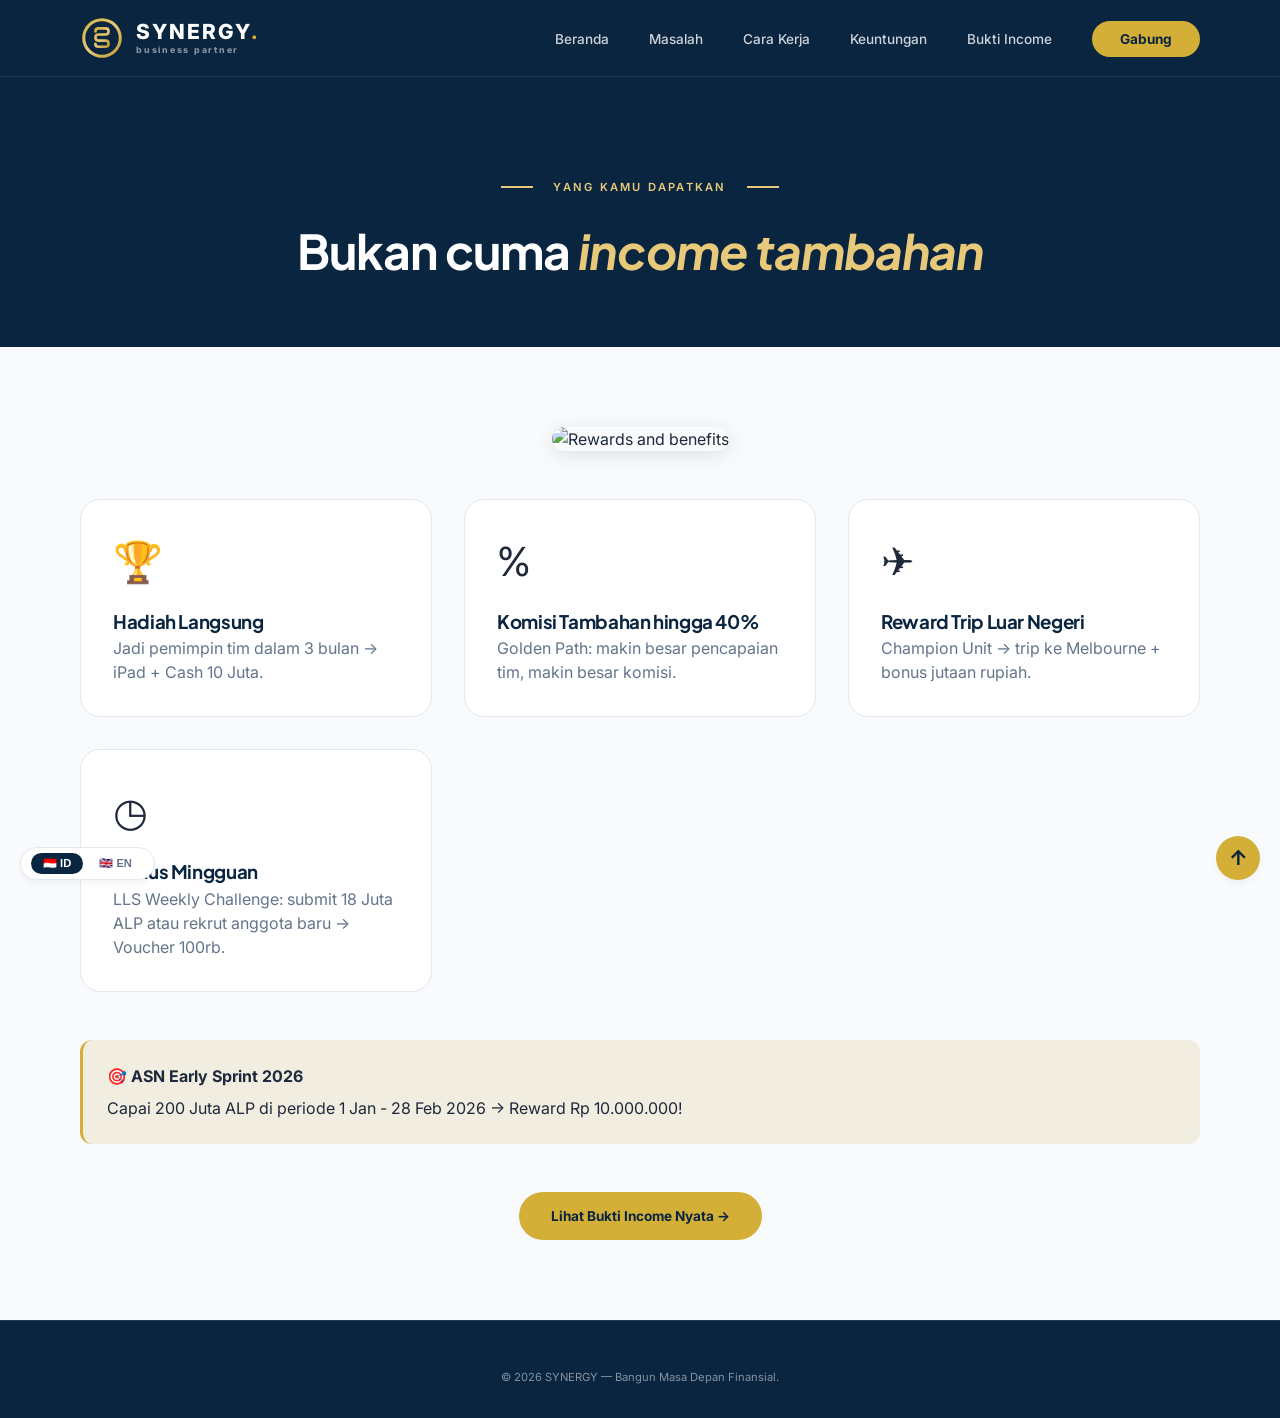
==== commit d2a4de97: "fix" ====
--- a/challenge.html
+++ b/challenge.html
@@ -16,8 +16,30 @@
 
 <nav id="navbar">
   <a href="index.html" class="nav-logo">
-    <div class="nav-logo-icon">S</div>
-    <span>SYNERGY</span>
+    <div class="nav-logo-icon">
+      <svg width="40" height="40" viewBox="0 0 100 100" fill="none" xmlns="http://www.w3.org/2000/svg">
+        <defs>
+          <linearGradient id="logoGrad" x1="0%" y1="0%" x2="100%" y2="100%">
+            <stop offset="0%" stop-color="#D4AF37"/>
+            <stop offset="50%" stop-color="#E8C97A"/>
+            <stop offset="100%" stop-color="#B8962E"/>
+          </linearGradient>
+          <filter id="logoShadow" x="-20%" y="-20%" width="140%" height="140%">
+            <feDropShadow dx="0" dy="2" stdDeviation="3" flood-color="#000" flood-opacity="0.3"/>
+          </filter>
+        </defs>
+        <circle cx="50" cy="50" r="45" fill="url(#logoGrad)" filter="url(#logoShadow)"/>
+        <circle cx="50" cy="50" r="38" fill="#0A2540"/>
+        <path d="M35 35 Q35 28 42 28 L58 28 Q65 28 65 35 Q65 42 58 42 L42 42 Q35 42 35 49 Q35 56 42 56 L58 56 Q65 56 65 63 Q65 70 58 70 L42 70 Q35 70 35 63" 
+              stroke="url(#logoGrad)" stroke-width="6" stroke-linecap="round" stroke-linejoin="round" fill="none"/>
+        <circle cx="50" cy="28" r="2.5" fill="#D4AF37"/>
+        <circle cx="50" cy="70" r="2.5" fill="#D4AF37"/>
+      </svg>
+    </div>
+    <div class="nav-logo-text">
+      <div class="nav-logo-main">SYNERGY<span>.</span></div>
+      <div class="nav-logo-sub">business partner</div>
+    </div>
   </a>
   <ul class="nav-links">
     <li><a href="index.html" data-key="nav_home">Beranda</a></li>
@@ -35,29 +57,28 @@
 </section>
 
 <div class="section-wrap">
-  <!-- Gambar ilustrasi -->
   <div style="margin-bottom: 40px; text-align: center;">
     <img src="https://images.unsplash.com/photo-1526304640581-d334cdbbf45e?w=800&h=250&fit=crop" alt="Rewards and benefits" style="width: 100%; max-width: 600px; border-radius: 20px; box-shadow: 0 4px 20px rgba(0,0,0,0.1);">
   </div>
 
   <div class="benefits-grid">
     <div class="benefit-card reveal">
-      <div class="benefit-icon">📱+💰</div>
+      <div class="benefit-icon">🏆</div>
       <h3 data-key="benefit1_title">Hadiah Langsung</h3>
       <p data-key="benefit1_desc">Jadi pemimpin tim dalam 3 bulan → iPad + Cash 10 Juta. Dalam 6 bulan → iPad + Cash 5 Juta.</p>
     </div>
     <div class="benefit-card reveal">
-      <div class="benefit-icon">💸</div>
+      <div class="benefit-icon">%</div>
       <h3 data-key="benefit2_title">Komisi Tambahan hingga 40%</h3>
       <p data-key="benefit2_desc">Golden Path: makin besar pencapaian tim, makin besar persentase komisi kamu.</p>
     </div>
     <div class="benefit-card reveal">
-      <div class="benefit-icon">✈️</div>
+      <div class="benefit-icon">✈</div>
       <h3 data-key="benefit3_title">Reward Trip Luar Negeri</h3>
       <p data-key="benefit3_desc">Champion Unit → trip ke Melbourne. Plus bonus jutaan rupiah dari challenge berkala.</p>
     </div>
     <div class="benefit-card reveal">
-      <div class="benefit-icon">🏆</div>
+      <div class="benefit-icon">◷</div>
       <h3 data-key="benefit4_title">Bonus Mingguan</h3>
       <p data-key="benefit4_desc">LLS Weekly Challenge: submit minimal 18 Juta ALP atau rekrut anggota baru → Voucher 100rb.</p>
     </div>
@@ -79,7 +100,6 @@
 
 <script src="script.js"></script>
 
-<!-- Back to Top Button -->
 <a href="#" class="back-to-top" id="backToTop">↑</a>
 
 </body>
--- a/style.css
+++ b/style.css
@@ -48,7 +48,7 @@
 ::-webkit-scrollbar-track { background: var(--border); }
 ::-webkit-scrollbar-thumb { background: var(--gold); border-radius: 3px; }
 
-/* Language Toggle - Pindah ke pojok KIRI BAWAH biar ga ngalangin */
+/* Language Toggle - Pojok KIRI BAWAH */
 .lang-toggle {
   position: fixed;
   bottom: 20px;
@@ -81,7 +81,7 @@
   color: var(--gold);
 }
 
-/* Navbar - Navy (15%) */
+/* Navbar - Navy */
 nav {
   position: fixed;
   top: 0;
@@ -108,32 +108,16 @@
   gap: 12px;
 }
 .nav-logo-icon {
-  width: 40px;
-  height: 40px;
-  background: var(--gold);
-  border-radius: 12px;
+  width: 44px;
+  height: 44px;
   display: flex;
   align-items: center;
   justify-content: center;
-  font-size: 1.2rem;
-  color: var(--navy);
-  font-weight: 800;
-  position: relative;
-}
-.nav-logo-icon::before {
-  content: '👑';
-  font-size: 0.8rem;
-  position: absolute;
-  top: -6px;
-  right: -6px;
-  background: var(--gold);
-  border-radius: 50%;
-  width: 16px;
-  height: 16px;
-  display: flex;
-  align-items: center;
-  justify-content: center;
-  font-size: 0.5rem;
+  flex-shrink: 0;
+}
+.nav-logo-icon svg {
+  width: 100%;
+  height: 100%;
 }
 .nav-logo-text {
   display: flex;
@@ -205,7 +189,7 @@
   color: white;
 }
 
-/* Hero Section - PUTIH (70%) */
+/* Hero Section - PUTIH */
 .hero {
   min-height: 100vh;
   background: var(--white-bg);
@@ -424,7 +408,7 @@
   font-size: 1rem;
 }
 
-/* Page Header - Navy (untuk halaman lain) */
+/* Page Header - Navy */
 .page-header {
   background: var(--navy);
   padding: 100px 80px 60px;
@@ -685,6 +669,100 @@
   margin: 32px 0;
 }
 .text-gold { color: var(--gold); }
+
+/* Tambahan CSS untuk ikon profesional */
+.icon-text {
+  font-size: 1.5rem;
+  font-weight: 700;
+  color: var(--gold);
+  font-family: monospace;
+}
+
+.icon-symbol {
+  font-size: 1.8rem;
+  font-weight: 600;
+  color: var(--gold);
+}
+
+.testimonial-rating {
+  font-size: 0.8rem;
+  letter-spacing: 0.1em;
+  color: var(--gold);
+  margin-bottom: 16px;
+}
+
+/* ========== PRELOADER / LOADING SCREEN ========== */
+.preloader {
+  position: fixed;
+  top: 0;
+  left: 0;
+  width: 100%;
+  height: 100%;
+  background: var(--navy);
+  z-index: 99999;
+  display: flex;
+  align-items: center;
+  justify-content: center;
+  transition: opacity 0.5s ease, visibility 0.5s ease;
+}
+
+.preloader.hide {
+  opacity: 0;
+  visibility: hidden;
+}
+
+.loader {
+  text-align: center;
+}
+
+.loader-logo {
+  width: 80px;
+  height: 80px;
+  margin-bottom: 20px;
+  animation: pulse 1.5s ease-in-out infinite;
+}
+
+.loader-logo svg {
+  width: 100%;
+  height: 100%;
+}
+
+.loader-text {
+  font-family: 'Plus Jakarta Sans', sans-serif;
+  font-size: 1.2rem;
+  letter-spacing: 0.2em;
+  color: var(--gold);
+  margin-top: 20px;
+}
+
+.loader-bar {
+  width: 200px;
+  height: 2px;
+  background: rgba(255,255,255,0.1);
+  border-radius: 2px;
+  margin-top: 20px;
+  overflow: hidden;
+}
+
+.loader-bar::after {
+  content: '';
+  display: block;
+  width: 40%;
+  height: 100%;
+  background: var(--gold);
+  border-radius: 2px;
+  animation: loading 1s ease-in-out infinite;
+}
+
+@keyframes pulse {
+  0%, 100% { transform: scale(1); opacity: 1; }
+  50% { transform: scale(1.05); opacity: 0.8; }
+}
+
+@keyframes loading {
+  0% { transform: translateX(-100%); }
+  100% { transform: translateX(250%); }
+}
 
 /* Responsive */
 @media (max-width: 1024px) {
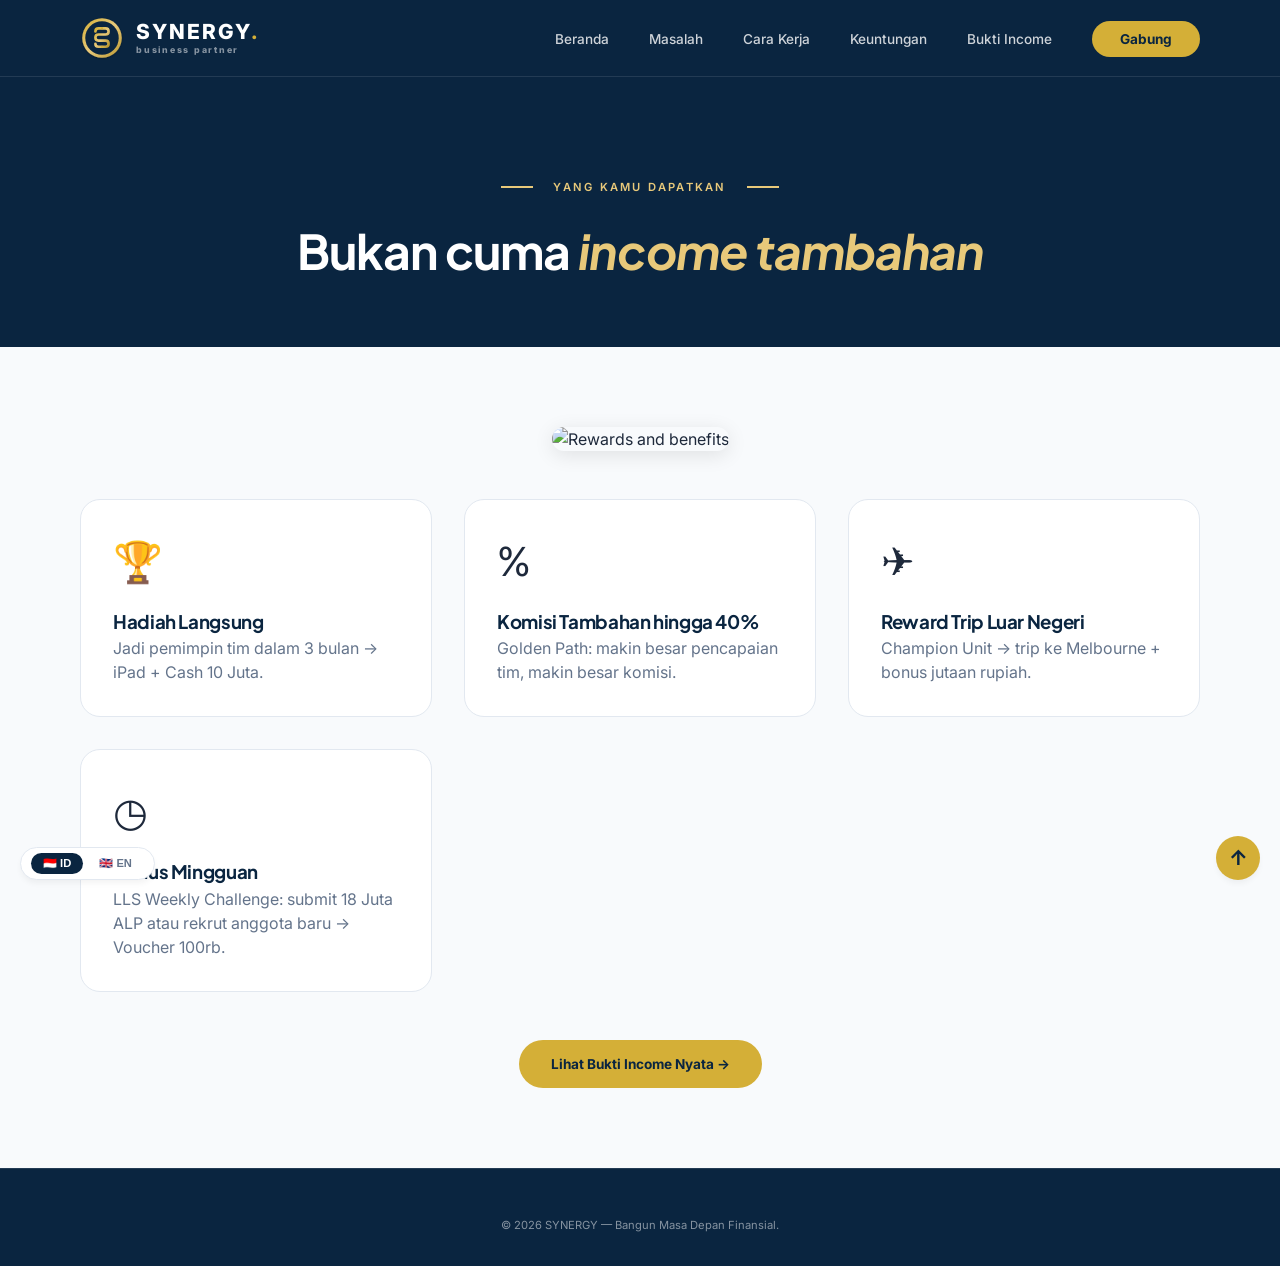
==== commit feb84e97: "add" ====
--- a/challenge.html
+++ b/challenge.html
@@ -84,11 +84,6 @@
     </div>
   </div>
 
-  <div class="warning-box reveal" style="background: rgba(198,164,63,0.15); border-left-color: var(--gold);">
-    <strong>🎯 <span data-key="asn_title">ASN Early Sprint 2026</span></strong>
-    <p style="margin-top: 8px;" data-key="asn_desc">Capai 200 Juta ALP di periode 1 Jan - 28 Feb 2026 → Reward Rp 10.000.000 langsung!</p>
-  </div>
-
   <div style="text-align: center; margin-top: 48px;">
     <a href="income.html" class="btn-primary" data-key="lihat_income">Lihat Bukti Income Nyata →</a>
   </div>
--- a/style.css
+++ b/style.css
@@ -691,7 +691,7 @@
   margin-bottom: 16px;
 }
 
-/* ========== PRELOADER / LOADING SCREEN ========== */
+/* ========== PRELOADER / LOADING SCREEN - CENTER FIX ========== */
 .preloader {
   position: fixed;
   top: 0;
@@ -711,40 +711,50 @@
   visibility: hidden;
 }
 
-.loader {
+.preloader .loader {
+  position: absolute;
+  top: 50%;
+  left: 50%;
+  transform: translate(-50%, -50%);
+  width: 100%;
   text-align: center;
 }
 
-.loader-logo {
+.preloader .loader-logo {
+  display: flex;
+  justify-content: center;
+  margin-bottom: 20px;
   width: 80px;
   height: 80px;
-  margin-bottom: 20px;
+  margin-left: auto;
+  margin-right: auto;
   animation: pulse 1.5s ease-in-out infinite;
 }
 
-.loader-logo svg {
+.preloader .loader-logo svg {
   width: 100%;
   height: 100%;
 }
 
-.loader-text {
+.preloader .loader-text {
   font-family: 'Plus Jakarta Sans', sans-serif;
   font-size: 1.2rem;
   letter-spacing: 0.2em;
   color: var(--gold);
   margin-top: 20px;
-}
-
-.loader-bar {
+  text-align: center;
+}
+
+.preloader .loader-bar {
   width: 200px;
   height: 2px;
   background: rgba(255,255,255,0.1);
   border-radius: 2px;
-  margin-top: 20px;
+  margin: 20px auto 0;
   overflow: hidden;
 }
 
-.loader-bar::after {
+.preloader .loader-bar::after {
   content: '';
   display: block;
   width: 40%;
@@ -792,4 +802,7 @@
   .slider-slide img { height: 200px; }
   .slider-btn { width: 32px; height: 32px; }
   .back-to-top { bottom: 80px; right: 20px; width: 38px; height: 38px; font-size: 1.1rem; }
+  .preloader .loader-logo { width: 60px; height: 60px; }
+  .preloader .loader-text { font-size: 1rem; }
+  .preloader .loader-bar { width: 150px; }
 }
